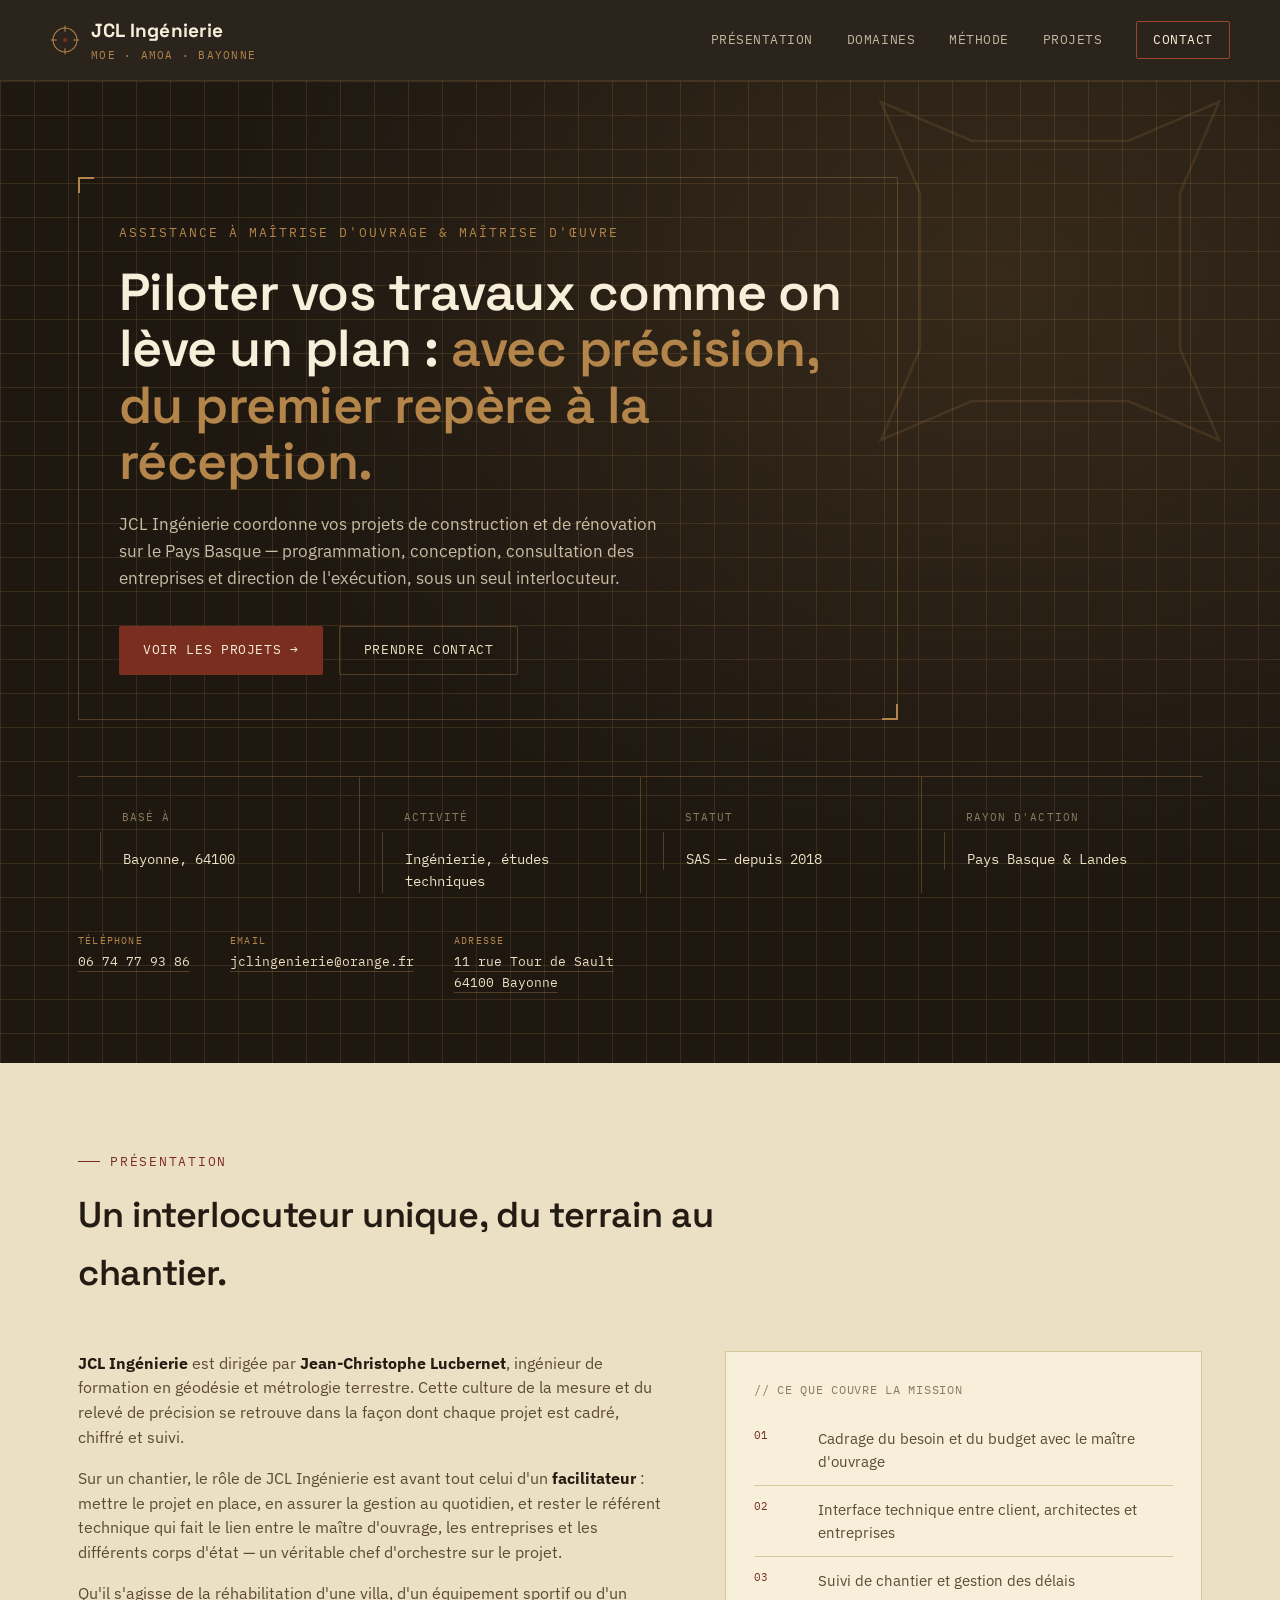
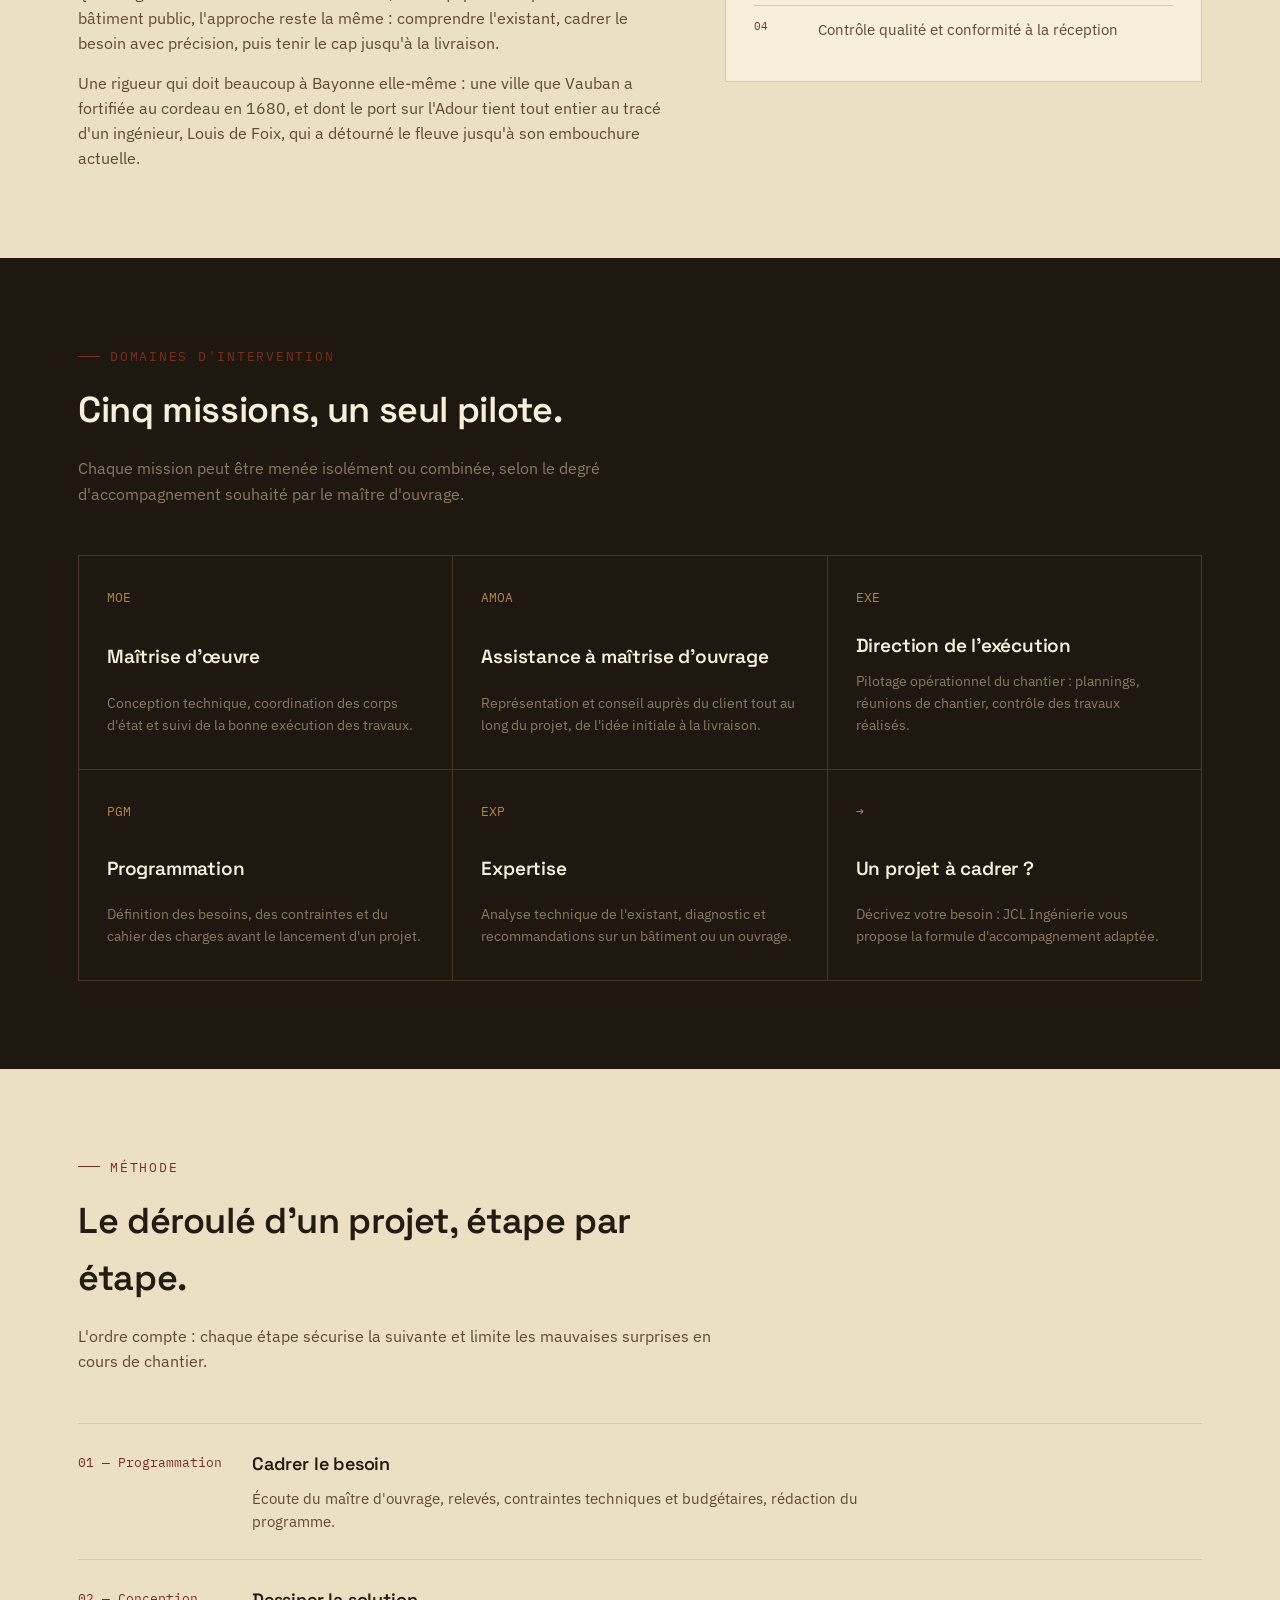
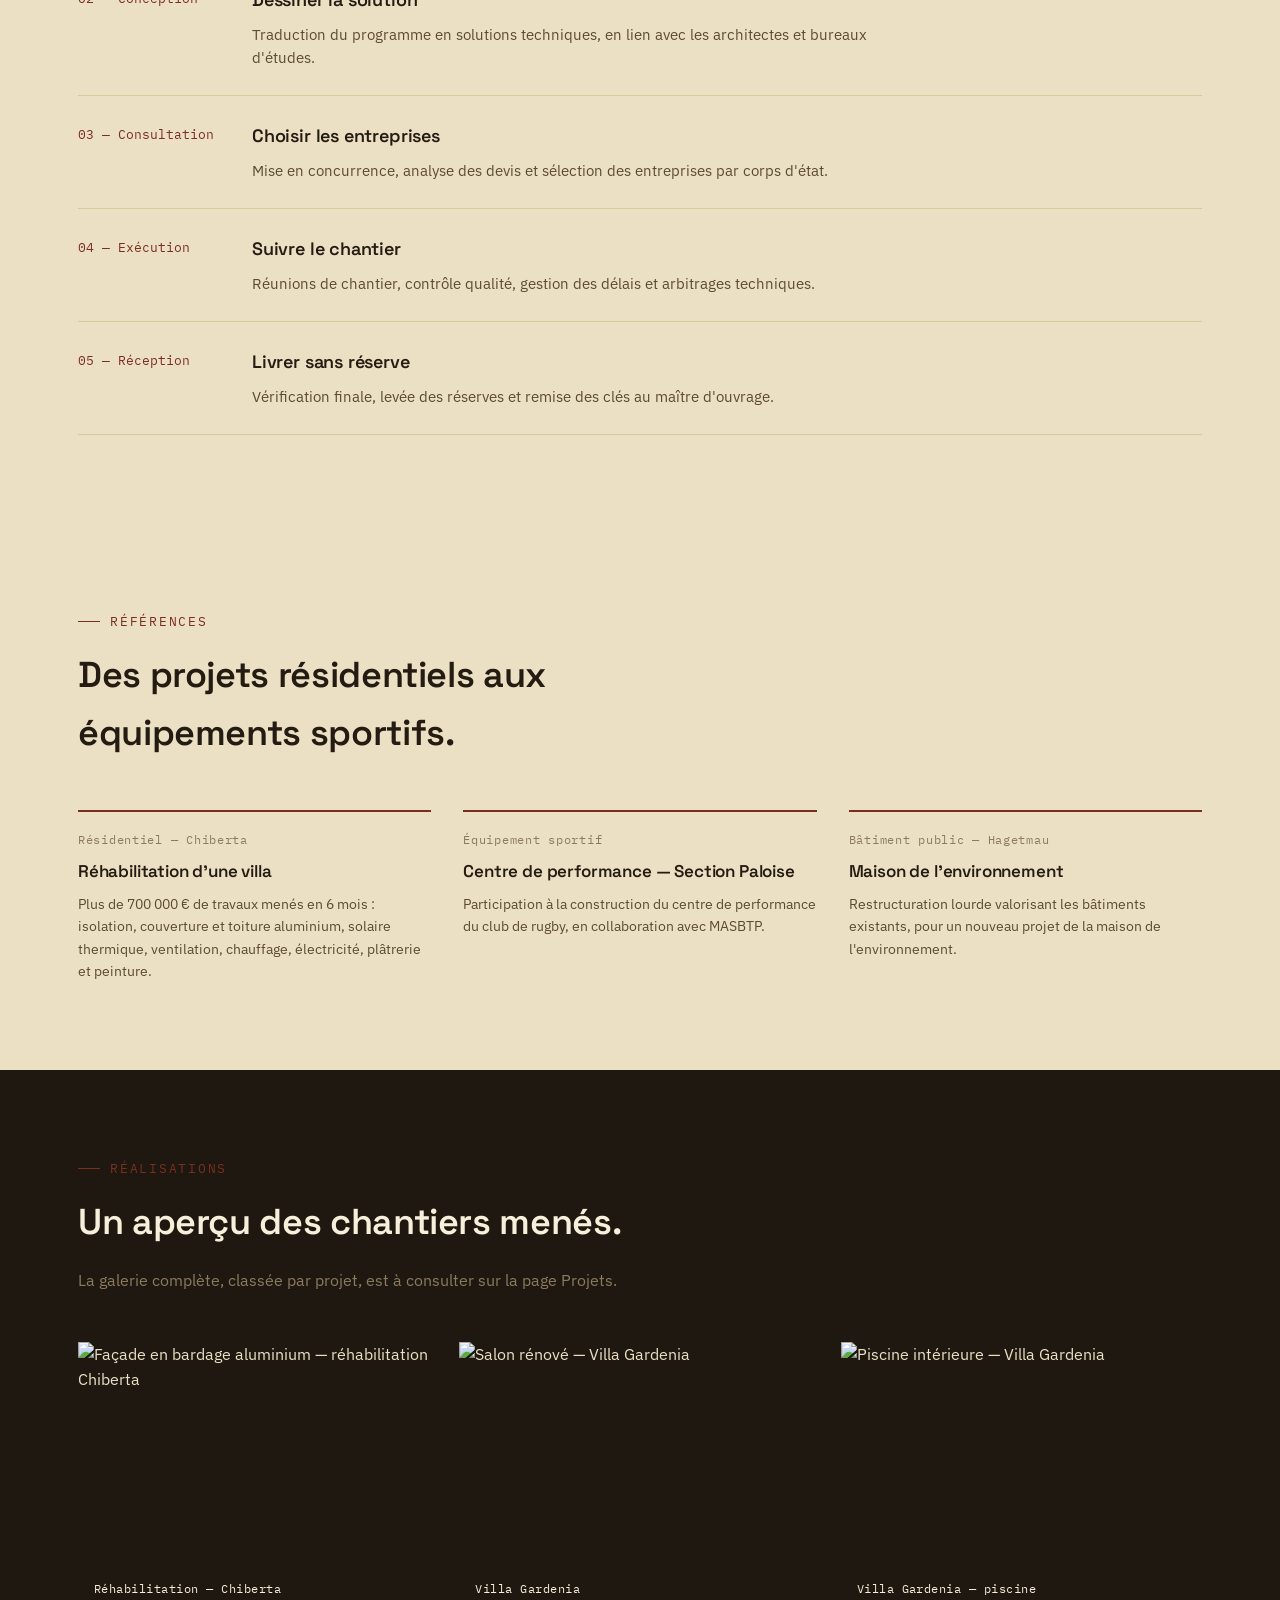
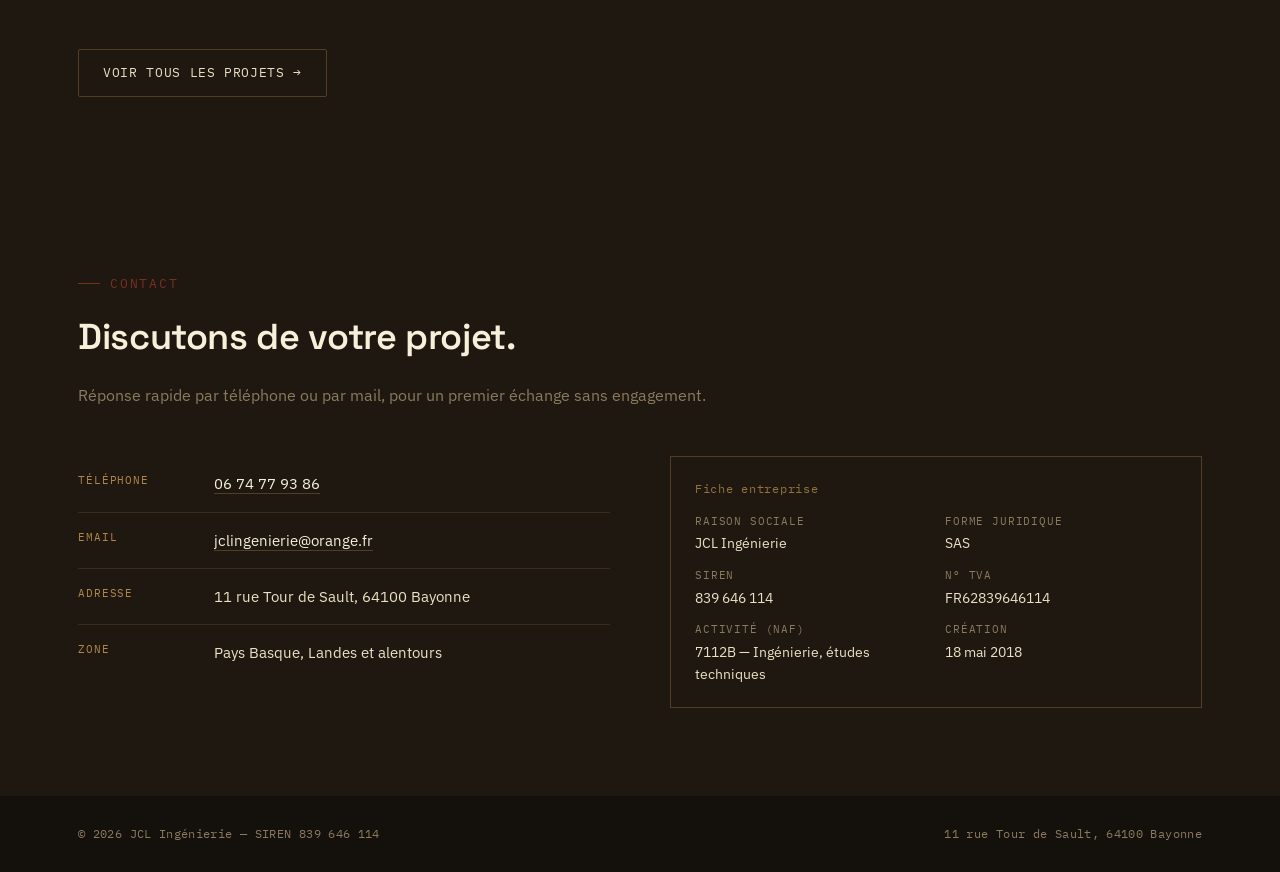
==== index.html @ 83be2622 "Add files via upload" ====
<!doctype html>
<html lang="fr">
<head>
<meta charset="UTF-8">
<meta name="viewport" content="width=device-width, initial-scale=1.0">
<title>JCL Ingénierie — Maîtrise d'œuvre &amp; AMOA à Bayonne</title>
<meta name="description" content="JCL Ingénierie accompagne particuliers et maîtres d'ouvrage sur le Pays Basque : maîtrise d'œuvre, AMOA, direction d'exécution, programmation et expertise technique.">
<link rel="icon" href="data:image/svg+xml,%3Csvg xmlns='http://www.w3.org/2000/svg' viewBox='0 0 40 40'%3E%3Crect width='40' height='40' fill='%231E1811'/%3E%3Ccircle cx='20' cy='20' r='15' fill='none' stroke='%23B4854A' stroke-width='2'/%3E%3Ccircle cx='20' cy='20' r='3' fill='%237A2E20'/%3E%3Cline x1='20' y1='2' x2='20' y2='9' stroke='%23B4854A' stroke-width='2'/%3E%3Cline x1='20' y1='31' x2='20' y2='38' stroke='%23B4854A' stroke-width='2'/%3E%3Cline x1='2' y1='20' x2='9' y2='20' stroke='%23B4854A' stroke-width='2'/%3E%3Cline x1='31' y1='20' x2='38' y2='20' stroke='%23B4854A' stroke-width='2'/%3E%3C/svg%3E">
<link rel="preconnect" href="https://fonts.googleapis.com">
<link rel="preconnect" href="https://fonts.gstatic.com" crossorigin>
<link href="https://fonts.googleapis.com/css2?family=Space+Grotesk:wght@500;600;700&family=IBM+Plex+Sans:wght@400;500;600&family=IBM+Plex+Mono:wght@400;500&display=swap" rel="stylesheet">
<style>
/* ============================================================
   JCL INGÉNIERIE — feuille de style
   Direction : carnet de relevés / plan technique (clin d'œil au
   métier de géomètre du dirigeant). Bleu de calque, papier
   technique, annotations en cotation, accent cuivre.
   ============================================================ */

:root{
  /* couleurs */
  --ink: #1E1811;         /* bleu de calque profond */
  --ink-2: #2C2216;       /* panneau bleu, un ton au-dessus */
  --ink-3: #4A3A24;       /* survol / bordures sur fond sombre */
  --paper: #ECE0C4;       /* papier technique */
  --paper-2: #D9C89C;     /* papier, filet de section */
  --line: #B4854A;        /* trait de calque, cyan doux */
  --line-dim: rgba(180,133,74,0.35);
  --copper: #7A2E20;      /* accent cuivre — CTA, quincaillerie */
  --copper-light:#9A4530;
  --text: #241C12;        /* texte sur papier */
  --text-soft: #5C4A34;
  --muted: #8C7A5E;       /* texte discret sur bleu */
  --white: #F7EFDA;

  --display: "Space Grotesk", "Arial Narrow", sans-serif;
  --body: "IBM Plex Sans", "Helvetica Neue", Arial, sans-serif;
  --mono: "IBM Plex Mono", "Courier New", monospace;

  --max: 1180px;
  --radius: 2px;
}

*{ box-sizing:border-box; }
html{ scroll-behavior:smooth; }
body{
  margin:0;
  background:var(--paper);
  color:var(--text);
  font-family:var(--body);
  font-size:16px;
  line-height:1.6;
  -webkit-font-smoothing:antialiased;
}
img{ max-width:100%; display:block; }
a{ color:inherit; text-decoration:none; }
h1,h2,h3,h4{ font-family:var(--display); margin:0; font-weight:600; letter-spacing:-0.01em; }
p{ margin:0; }
ul{ margin:0; padding:0; list-style:none; }
button{ font-family:inherit; cursor:pointer; }

.wrap{ max-width:var(--max); margin:0 auto; padding:0 28px; }

@media (prefers-reduced-motion: reduce){
  *{ animation-duration:0.001ms !important; transition-duration:0.001ms !important; }
}

/* ---------- éléments techniques réutilisables ---------- */

.eyebrow{
  font-family:var(--mono);
  font-size:12.5px;
  letter-spacing:0.14em;
  text-transform:uppercase;
  color:var(--copper);
  display:flex;
  align-items:center;
  gap:10px;
}
.eyebrow::before{
  content:"";
  width:22px; height:1px;
  background:var(--copper);
  display:inline-block;
}

.blueprint-grid{
  background-image:
    linear-gradient(var(--line-dim) 1px, transparent 1px),
    linear-gradient(90deg, var(--line-dim) 1px, transparent 1px);
  background-size:34px 34px;
}

.fort-mark{
  position:absolute; pointer-events:none; opacity:0.16; z-index:1;
}
.hero .fort-mark{ right:-30px; top:-70px; width:520px; height:520px; }
.projects-hero .fort-mark{ right:-50px; bottom:-90px; width:360px; height:360px; }

.hero-contacts{
  position:absolute; right:230px; top:190px; z-index:2;
  transform:translate(50%, -50%);
  display:flex; flex-direction:column; gap:16px;
  text-align:left;
  padding:22px 26px;
  border:1px solid var(--line-dim);
  max-width:230px;
}
.hero-contacts::before, .hero-contacts::after{
  content:""; position:absolute; width:12px; height:12px;
}
.hero-contacts::before{ top:-1px; left:-1px; border-top:2px solid var(--line); border-left:2px solid var(--line); }
.hero-contacts::after{ bottom:-1px; right:-1px; border-bottom:2px solid var(--line); border-right:2px solid var(--line); }
.hc-item{ display:flex; flex-direction:column; gap:3px; }
.hc-k{
  font-family:var(--mono); font-size:10px; letter-spacing:0.12em;
  text-transform:uppercase; color:var(--line);
}
.hc-v{ font-family:var(--mono); font-size:13px; color:var(--paper); }
.hc-v a{ color:var(--paper); border-bottom:1px solid var(--line-dim); padding-bottom:1px; }
.hc-v a:hover{ color:var(--line); border-color:var(--line); }

.tick-divider{
  position:relative;
  height:1px;
  background:var(--paper-2);
  margin:0;
}
.tick-divider::before,
.tick-divider::after{
  content:"";
  position:absolute; top:-4px;
  width:1px; height:9px;
  background:var(--text-soft);
  opacity:0.35;
}
.tick-divider::before{ left:0; }
.tick-divider::after{ right:0; }

.coord-stamp{
  font-family:var(--mono);
  font-size:12px;
  letter-spacing:0.06em;
  color:var(--muted);
}

/* ---------- header / nav ---------- */

.site-header{
  position:sticky; top:0; z-index:40;
  background:rgba(30,24,17,0.94);
  backdrop-filter:blur(6px);
  border-bottom:1px solid rgba(180,133,74,0.18);
}
.nav{
  display:flex; align-items:center; justify-content:space-between;
  padding:16px 0;
}
.brand{
  display:flex; align-items:center; gap:11px;
  color:var(--white);
}
.brand-logo{ display:flex; flex-shrink:0; }
.brand-text{ display:flex; flex-direction:column; gap:1px; }
.brand-mark{
  font-family:var(--display);
  font-size:19px; font-weight:700;
  letter-spacing:0.01em;
}
.brand-sub{
  font-family:var(--mono);
  font-size:10.5px; letter-spacing:0.12em;
  color:var(--line); text-transform:uppercase;
}
.nav-links{
  display:flex; align-items:center; gap:34px;
  font-family:var(--mono); font-size:13px;
  letter-spacing:0.04em; text-transform:uppercase;
}
.nav-links a{ color:var(--paper); opacity:0.78; transition:opacity .15s; position:relative; }
.nav-links a:hover{ opacity:1; }
.nav-links a.is-active{ opacity:1; color:var(--line); }
.nav-cta{
  border:1px solid var(--copper-light);
  color:var(--white) !important;
  padding:8px 16px;
  opacity:1 !important;
  border-radius:var(--radius);
}
.nav-cta:hover{ background:var(--copper); border-color:var(--copper); }
.nav-toggle{
  display:none;
  background:none; border:none; color:var(--white);
  font-family:var(--mono); font-size:12px; letter-spacing:0.1em;
  border:1px solid rgba(255,255,255,0.25); padding:8px 12px;
}

/* ---------- hero ---------- */

.hero{
  position:relative;
  background:var(--ink);
  color:var(--paper);
  overflow:hidden;
  padding:96px 0 70px;
}
.hero .blueprint-grid{ position:absolute; inset:0; opacity:0.55; }
.hero::after{
  content:"";
  position:absolute; inset:0;
  background:radial-gradient(ellipse at 78% 20%, rgba(180,133,74,0.16), transparent 55%);
  pointer-events:none;
}
.hero-inner{ position:relative; z-index:2; }
.hero-frame{
  border:1px solid var(--line-dim);
  padding:44px 40px;
  max-width:820px;
  position:relative;
}
.hero-frame::before, .hero-frame::after,
.frame-tick-tl, .frame-tick-br{
  content:""; position:absolute; width:14px; height:14px;
}
.hero-frame::before{ top:-1px; left:-1px; border-top:2px solid var(--line); border-left:2px solid var(--line); }
.hero-frame::after{ bottom:-1px; right:-1px; border-bottom:2px solid var(--line); border-right:2px solid var(--line); }

.hero-kicker{
  font-family:var(--mono); font-size:12.5px; letter-spacing:0.16em;
  text-transform:uppercase; color:var(--line); margin-bottom:22px;
  display:block;
}
.hero h1{
  font-size:clamp(32px, 5vw, 52px);
  line-height:1.08;
  color:var(--white);
}
.hero h1 em{ font-style:normal; color:var(--line); }
.hero-lede{
  margin-top:22px;
  font-size:17px;
  color:var(--paper);
  opacity:0.82;
  max-width:560px;
}
.hero-actions{ margin-top:34px; display:flex; gap:16px; flex-wrap:wrap; }

.btn{
  font-family:var(--mono); font-size:13px; letter-spacing:0.05em; text-transform:uppercase;
  padding:13px 24px;
  border-radius:var(--radius);
  display:inline-flex; align-items:center; gap:10px;
  transition:transform .15s ease, background .15s ease, color .15s ease;
}
.btn-primary{ background:var(--copper); color:var(--white); }
.btn-primary:hover{ background:var(--copper-light); transform:translateY(-1px); }
.btn-ghost{ border:1px solid var(--line-dim); color:var(--paper); }
.btn-ghost:hover{ border-color:var(--line); color:var(--line); }

.hero-meta{
  position:relative; z-index:2;
  margin-top:56px;
  display:grid;
  grid-template-columns:repeat(4,1fr);
  border-top:1px solid var(--line-dim);
}
.hero-meta div{
  padding:16px 22px 0;
  border-left:1px solid var(--line-dim);
}
.hero-meta div:first-child{ border-left:none; }
.hero-meta .k{ font-family:var(--mono); font-size:10.5px; letter-spacing:0.1em; color:var(--muted); text-transform:uppercase; }
.hero-meta .v{ font-family:var(--mono); font-size:14px; color:var(--paper); margin-top:6px; }

/* ---------- sections génériques ---------- */

section{ padding:88px 0; }
.section-head{ max-width:640px; margin-bottom:48px; }
.section-head h2{ font-size:clamp(26px,3.4vw,36px); margin-top:16px; color:var(--text); }
.section-head p{ margin-top:16px; color:var(--text-soft); font-size:16px; }

.on-ink{ background:var(--ink); color:var(--paper); }
.on-ink .section-head h2{ color:var(--white); }
.on-ink .section-head p{ color:var(--muted); }

/* ---------- présentation ---------- */

.about-grid{
  display:grid;
  grid-template-columns:1.1fr 0.9fr;
  gap:64px;
  align-items:start;
}
.about-copy p{ color:var(--text-soft); margin-bottom:16px; font-size:15.5px; }
.about-copy p:last-child{ margin-bottom:0; }
.about-copy strong{ color:var(--text); }

.role-card{
  border:1px solid var(--paper-2);
  background:var(--white);
  padding:28px;
}
.role-card .coord-stamp{ margin-bottom:16px; display:block; }
.role-card ul li{
  display:flex; gap:12px;
  padding:12px 0;
  border-top:1px solid var(--paper-2);
  font-size:14.5px;
  color:var(--text-soft);
}
.role-card ul li:first-of-type{ border-top:none; }
.role-card ul li span.tag{
  font-family:var(--mono); font-size:11px; color:var(--copper);
  min-width:52px;
}

/* ---------- domaines d'intervention ---------- */

.domains-grid{
  display:grid;
  grid-template-columns:repeat(3, 1fr);
  gap:1px;
  background:var(--ink-3);
  border:1px solid var(--ink-3);
}
.domain-card{
  background:var(--ink);
  padding:32px 28px;
  min-height:210px;
  display:flex; flex-direction:column;
  justify-content:space-between;
  transition:background .2s ease;
}
.domain-card:hover{ background:var(--ink-2); }
.domain-card .num{ font-family:var(--mono); color:var(--line); font-size:13px; }
.domain-card h3{ color:var(--white); font-size:19px; margin-top:22px; }
.domain-card p{ color:var(--muted); font-size:14px; margin-top:10px; line-height:1.55; }

/* ---------- process (étapes réellement séquentielles) ---------- */

.process-list{ counter-reset:step; }
.process-item{
  display:grid;
  grid-template-columns:150px 1fr;
  gap:24px;
  padding:26px 0;
  border-top:1px solid var(--paper-2);
}
.process-item:last-child{ border-bottom:1px solid var(--paper-2); }
.process-num{
  font-family:var(--mono); font-size:13px; color:var(--copper);
  padding-top:3px;
  white-space:nowrap;
}
.process-body h3{ font-size:18px; color:var(--text); }
.process-body p{ margin-top:8px; color:var(--text-soft); font-size:14.5px; max-width:640px; }

/* ---------- références ---------- */

.refs-strip{
  display:grid;
  grid-template-columns:repeat(3,1fr);
  gap:32px;
}
.ref-card{
  border-top:2px solid var(--copper);
  padding-top:18px;
}
.ref-card .coord-stamp{ display:block; margin-bottom:8px; }
.ref-card h3{ font-size:17px; color:var(--text); }
.ref-card p{ margin-top:8px; color:var(--text-soft); font-size:14px; }

/* ---------- teaser projets (accueil) ---------- */

.teaser-grid{
  display:grid;
  grid-template-columns:repeat(3, 1fr);
  gap:20px;
}
.teaser-card{
  position:relative;
  aspect-ratio:4/3;
  overflow:hidden;
  background:var(--ink);
}
.teaser-card img{
  width:100%; height:100%; object-fit:cover;
  transition:transform .5s ease;
}
.teaser-card:hover img{ transform:scale(1.06); }
.teaser-card .cap{
  position:absolute; left:0; right:0; bottom:0;
  padding:14px 16px;
  background:linear-gradient(0deg, rgba(30,24,17,0.9), transparent);
  color:var(--white);
  font-family:var(--mono); font-size:12px; letter-spacing:0.04em;
}

/* ---------- contact ---------- */

.contact-grid{
  display:grid;
  grid-template-columns:1fr 1fr;
  gap:60px;
}
.contact-list li{
  display:grid; grid-template-columns:120px 1fr;
  gap:16px;
  padding:16px 0;
  border-top:1px solid rgba(180,133,74,0.18);
  font-size:14.5px;
}
.contact-list li:first-child{ border-top:none; }
.contact-list .k{ font-family:var(--mono); font-size:11px; letter-spacing:0.08em; text-transform:uppercase; color:var(--line); }
.contact-list .v a{ color:var(--white); border-bottom:1px solid var(--line-dim); }
.contact-list .v a:hover{ border-color:var(--line); }
.contact-list .v{ color:var(--paper); }

.legal-box{
  border:1px solid var(--line-dim);
  padding:22px 24px;
}
.legal-box .coord-stamp{ display:block; margin-bottom:14px; color:var(--line); opacity:0.8; }
.legal-box dl{ display:grid; grid-template-columns:1fr 1fr; gap:12px 18px; margin:0; }
.legal-box dt{ font-family:var(--mono); font-size:10.5px; letter-spacing:0.08em; text-transform:uppercase; color:var(--muted); }
.legal-box dd{ margin:4px 0 0; font-size:13.5px; color:var(--paper); }

/* ---------- footer ---------- */

footer.site-footer{
  background:#14100B;
  color:var(--muted);
  padding:28px 0;
  font-family:var(--mono); font-size:12px; letter-spacing:0.03em;
}
.footer-row{
  display:flex; justify-content:space-between; align-items:center; flex-wrap:wrap; gap:10px;
}

/* ---------- page projets : dossiers + galerie ---------- */

.projects-hero{
  background:var(--ink); color:var(--paper);
  padding:70px 0 44px;
  position:relative; overflow:hidden;
}
.projects-hero .blueprint-grid{ position:absolute; inset:0; opacity:0.5; }
.projects-hero-inner{ position:relative; z-index:2; }
.projects-hero h1{ font-size:clamp(30px,4.4vw,44px); color:var(--white); margin-top:14px; }
.projects-hero p{ margin-top:16px; max-width:560px; color:var(--muted); font-size:15.5px; }

.folder-bar{
  position:sticky; top:73px; z-index:30;
  background:var(--paper);
  border-bottom:1px solid var(--paper-2);
  padding:16px 0;
}
.folder-tabs{
  display:flex; gap:10px; flex-wrap:wrap;
}
.folder-tab{
  font-family:var(--mono); font-size:12.5px; letter-spacing:0.04em;
  padding:9px 16px;
  border:1px solid var(--paper-2);
  color:var(--text-soft);
  background:var(--white);
  border-radius:var(--radius);
  transition:all .15s ease;
}
.folder-tab .count{ opacity:0.55; margin-left:4px; }
.folder-tab:hover{ border-color:var(--copper-light); color:var(--text); }
.folder-tab.is-active{
  background:var(--ink); border-color:var(--ink); color:var(--white);
}

.gallery-section{ padding:48px 0 96px; }
.project-block{ margin-bottom:64px; }
.project-block:last-child{ margin-bottom:0; }
.project-block-head{
  display:flex; justify-content:space-between; align-items:flex-end;
  gap:24px; flex-wrap:wrap;
  padding-bottom:18px;
  border-bottom:1px solid var(--paper-2);
  margin-bottom:22px;
}
.project-block-head h2{ font-size:22px; color:var(--text); }
.project-block-head .meta{ font-family:var(--mono); font-size:12px; color:var(--copper); }
.project-block-desc{ color:var(--text-soft); font-size:14.5px; max-width:680px; margin-top:8px; }

.media-grid{
  display:grid;
  grid-template-columns:repeat(3, 1fr);
  gap:14px;
}
.media-item{
  position:relative;
  aspect-ratio:4/3;
  overflow:hidden;
  background:var(--ink-2);
  border:1px solid var(--paper-2);
}
.media-item button{
  all:unset; display:block; width:100%; height:100%; cursor:zoom-in;
}
.media-item img{
  width:100%; height:100%; object-fit:cover;
  transition:transform .45s ease, filter .3s ease;
}
.media-item:hover img{ transform:scale(1.05); }
.media-item .tag{
  position:absolute; top:10px; left:10px;
  font-family:var(--mono); font-size:10.5px; letter-spacing:0.06em;
  background:rgba(30,24,17,0.82); color:var(--line);
  padding:4px 9px;
}

.media-placeholder{
  aspect-ratio:4/3;
  border:1px dashed var(--line-dim);
  background:
    repeating-linear-gradient(45deg, transparent, transparent 9px, rgba(180,133,74,0.10) 9px, rgba(180,133,74,0.10) 10px),
    var(--ink);
  display:flex; align-items:center; justify-content:center;
  text-align:center; padding:20px;
}
.media-placeholder span{
  font-family:var(--mono); font-size:12px; color:var(--muted); letter-spacing:0.04em;
}

/* lightbox */
.lightbox{
  position:fixed; inset:0; z-index:100;
  background:rgba(17,13,9,0.94);
  display:none; align-items:center; justify-content:center;
  padding:40px;
}
.lightbox.is-open{ display:flex; }
.lightbox-inner{ max-width:min(1100px, 92vw); max-height:88vh; position:relative; }
.lightbox img{ max-height:88vh; max-width:100%; object-fit:contain; border:1px solid var(--line-dim); }
.lightbox-cap{
  font-family:var(--mono); font-size:12px; color:var(--line);
  margin-top:14px; letter-spacing:0.04em;
}
.lightbox-close, .lightbox-prev, .lightbox-next{
  position:absolute;
  background:rgba(30,24,17,0.8);
  border:1px solid var(--line-dim);
  color:var(--white);
  width:40px; height:40px;
  display:flex; align-items:center; justify-content:center;
  font-family:var(--mono); font-size:16px;
}
.lightbox-close{ top:-52px; right:0; }
.lightbox-prev{ top:50%; left:-56px; transform:translateY(-50%); }
.lightbox-next{ top:50%; right:-56px; transform:translateY(-50%); }
.lightbox-close:hover, .lightbox-prev:hover, .lightbox-next:hover{ border-color:var(--line); color:var(--line); }

/* ---------- responsive ---------- */

@media (max-width: 1320px){
  .hero-contacts{
    position:static; margin-top:40px; text-align:left;
    flex-direction:row; flex-wrap:wrap; gap:24px 40px;
    padding:0 28px; border:none; background:none; max-width:1180px;
    transform:none; margin-left:auto; margin-right:auto;
    box-sizing:border-box;
  }
  .hero-contacts::before, .hero-contacts::after{ display:none; }
  .hc-item{ text-align:left; }
}
@media (max-width: 900px){
  .about-grid, .contact-grid{ grid-template-columns:1fr; gap:40px; }
  .domains-grid{ grid-template-columns:1fr 1fr; }
  .refs-strip{ grid-template-columns:1fr; gap:26px; }
  .teaser-grid{ grid-template-columns:1fr 1fr; }
  .media-grid{ grid-template-columns:1fr 1fr; }
  .hero-meta{ grid-template-columns:1fr 1fr; row-gap:18px; }
  .lightbox-prev{ left:10px; }
  .lightbox-next{ right:10px; }
  .lightbox-close{ top:10px; right:10px; }
}
@media (max-width: 680px){
  .nav-links{
    position:fixed; inset:0 0 auto 0; top:64px;
    background:var(--ink); flex-direction:column; align-items:flex-start;
    padding:20px 24px 28px; gap:20px;
    transform:translateY(-8px); opacity:0; pointer-events:none;
    transition:all .18s ease;
    border-bottom:1px solid var(--line-dim);
  }
  .nav-links.is-open{ transform:translateY(0); opacity:1; pointer-events:auto; }
  .nav-toggle{ display:block; }
  .domains-grid{ grid-template-columns:1fr; }
  .teaser-grid{ grid-template-columns:1fr; }
  .media-grid{ grid-template-columns:1fr 1fr; }
  .hero-meta{ grid-template-columns:1fr 1fr; }
  .process-item{ grid-template-columns:1fr; gap:6px; }
  .legal-box dl{ grid-template-columns:1fr; }
  .hero-contacts{
    position:static; margin-top:36px; text-align:left; gap:12px;
  }
}

</style>
</head>
<body>

<header class="site-header">
  <div class="wrap nav">
    <a href="index.html" class="brand">
      <span class="brand-logo" aria-hidden="true">
        <svg viewBox="0 0 40 40" width="30" height="30">
          <circle cx="20" cy="20" r="16" fill="none" style="stroke:var(--line)" stroke-width="1.4"/>
          <circle cx="20" cy="20" r="2.6" style="fill:var(--copper)"/>
          <line x1="20" y1="1" x2="20" y2="9" style="stroke:var(--line)" stroke-width="1.4"/>
          <line x1="20" y1="31" x2="20" y2="39" style="stroke:var(--line)" stroke-width="1.4"/>
          <line x1="1" y1="20" x2="9" y2="20" style="stroke:var(--line)" stroke-width="1.4"/>
          <line x1="31" y1="20" x2="39" y2="20" style="stroke:var(--line)" stroke-width="1.4"/>
        </svg>
      </span>
      <span class="brand-text">
        <span class="brand-mark">JCL Ingénierie</span>
        <span class="brand-sub">MOE · AMOA · Bayonne</span>
      </span>
    </a>
    <nav class="nav-links" id="navLinks">
      <a href="index.html#presentation">Présentation</a>
      <a href="index.html#domaines">Domaines</a>
      <a href="index.html#methode">Méthode</a>
      <a href="projets.html">Projets</a>
      <a href="index.html#contact" class="nav-cta">Contact</a>
    </nav>
    <button class="nav-toggle" aria-expanded="false" aria-controls="navLinks">Menu</button>
  </div>
</header>

<!-- HERO -->
<section class="hero">
  <div class="blueprint-grid"></div>
  <svg class="fort-mark" viewBox="0 0 400 400" aria-hidden="true">
    <polygon points="100,140 70,70 140,100 260,100 330,70 300,140 300,260 330,330 260,300 140,300 70,330 100,260" fill="none" style="stroke:var(--line)" stroke-width="2"/>
  </svg>
  <div class="wrap hero-inner">
    <div class="hero-frame">
      <span class="hero-kicker">Assistance à maîtrise d'ouvrage &amp; maîtrise d'œuvre</span>
      <h1>Piloter vos travaux comme on lève un plan&nbsp;: <em>avec précision, du premier repère à la réception.</em></h1>
      <p class="hero-lede">JCL Ingénierie coordonne vos projets de construction et de rénovation sur le Pays Basque — programmation, conception, consultation des entreprises et direction de l'exécution, sous un seul interlocuteur.</p>
      <div class="hero-actions">
        <a href="projets.html" class="btn btn-primary">Voir les projets →</a>
        <a href="#contact" class="btn btn-ghost">Prendre contact</a>
      </div>
    </div>
    <div class="hero-meta">
      <div><div class="k">Basé à</div><div class="v">Bayonne, 64100</div></div>
      <div><div class="k">Activité</div><div class="v">Ingénierie, études techniques</div></div>
      <div><div class="k">Statut</div><div class="v">SAS — depuis 2018</div></div>
      <div><div class="k">Rayon d'action</div><div class="v">Pays Basque &amp; Landes</div></div>
    </div>
  </div>
  <div class="hero-contacts">
    <div class="hc-item">
      <span class="hc-k">Téléphone</span>
      <span class="hc-v"><a href="tel:+33674779386">06 74 77 93 86</a></span>
    </div>
    <div class="hc-item">
      <span class="hc-k">Email</span>
      <span class="hc-v"><a href="mailto:jclingenierie@orange.fr">jclingenierie@orange.fr</a></span>
    </div>
    <div class="hc-item">
      <span class="hc-k">Adresse</span>
      <span class="hc-v"><a href="https://www.google.com/maps/search/?api=1&query=11+rue+Tour+de+Sault+64100+Bayonne" target="_blank" rel="noopener">11 rue Tour de Sault<br>64100 Bayonne</a></span>
    </div>
  </div>
</section>

<!-- PRESENTATION -->
<section id="presentation">
  <div class="wrap">
    <div class="section-head">
      <span class="eyebrow">Présentation</span>
      <h2>Un interlocuteur unique, du terrain au chantier.</h2>
    </div>
    <div class="about-grid">
      <div class="about-copy">
        <p><strong>JCL Ingénierie</strong> est dirigée par <strong>Jean-Christophe Lucbernet</strong>, ingénieur de formation en géodésie et métrologie terrestre. Cette culture de la mesure et du relevé de précision se retrouve dans la façon dont chaque projet est cadré, chiffré et suivi.</p>
        <p>Sur un chantier, le rôle de JCL Ingénierie est avant tout celui d'un <strong>facilitateur</strong>&nbsp;: mettre le projet en place, en assurer la gestion au quotidien, et rester le référent technique qui fait le lien entre le maître d'ouvrage, les entreprises et les différents corps d'état — un véritable chef d'orchestre sur le projet.</p>
        <p>Qu'il s'agisse de la réhabilitation d'une villa, d'un équipement sportif ou d'un bâtiment public, l'approche reste la même&nbsp;: comprendre l'existant, cadrer le besoin avec précision, puis tenir le cap jusqu'à la livraison.</p>
        <p>Une rigueur qui doit beaucoup à Bayonne elle-même&nbsp;: une ville que Vauban a fortifiée au cordeau en 1680, et dont le port sur l'Adour tient tout entier au tracé d'un ingénieur, Louis de Foix, qui a détourné le fleuve jusqu'à son embouchure actuelle.</p>
      </div>
      <div class="role-card">
        <span class="coord-stamp">// CE QUE COUVRE LA MISSION</span>
        <ul>
          <li><span class="tag">01</span> Cadrage du besoin et du budget avec le maître d'ouvrage</li>
          <li><span class="tag">02</span> Interface technique entre client, architectes et entreprises</li>
          <li><span class="tag">03</span> Suivi de chantier et gestion des délais</li>
          <li><span class="tag">04</span> Contrôle qualité et conformité à la réception</li>
        </ul>
      </div>
    </div>
  </div>
</section>

<!-- DOMAINES D'INTERVENTION -->
<section id="domaines" class="on-ink">
  <div class="wrap">
    <div class="section-head">
      <span class="eyebrow">Domaines d'intervention</span>
      <h2>Cinq missions, un seul pilote.</h2>
      <p>Chaque mission peut être menée isolément ou combinée, selon le degré d'accompagnement souhaité par le maître d'ouvrage.</p>
    </div>
  </div>
  <div class="wrap">
    <div class="domains-grid">
      <div class="domain-card">
        <span class="num">MOE</span>
        <h3>Maîtrise d'œuvre</h3>
        <p>Conception technique, coordination des corps d'état et suivi de la bonne exécution des travaux.</p>
      </div>
      <div class="domain-card">
        <span class="num">AMOA</span>
        <h3>Assistance à maîtrise d'ouvrage</h3>
        <p>Représentation et conseil auprès du client tout au long du projet, de l'idée initiale à la livraison.</p>
      </div>
      <div class="domain-card">
        <span class="num">EXE</span>
        <h3>Direction de l'exécution</h3>
        <p>Pilotage opérationnel du chantier&nbsp;: plannings, réunions de chantier, contrôle des travaux réalisés.</p>
      </div>
      <div class="domain-card">
        <span class="num">PGM</span>
        <h3>Programmation</h3>
        <p>Définition des besoins, des contraintes et du cahier des charges avant le lancement d'un projet.</p>
      </div>
      <div class="domain-card">
        <span class="num">EXP</span>
        <h3>Expertise</h3>
        <p>Analyse technique de l'existant, diagnostic et recommandations sur un bâtiment ou un ouvrage.</p>
      </div>
      <div class="domain-card">
        <span class="num">→</span>
        <h3>Un projet à cadrer&nbsp;?</h3>
        <p>Décrivez votre besoin&nbsp;: JCL Ingénierie vous propose la formule d'accompagnement adaptée.</p>
      </div>
    </div>
  </div>
</section>

<!-- METHODE -->
<section id="methode">
  <div class="wrap">
    <div class="section-head">
      <span class="eyebrow">Méthode</span>
      <h2>Le déroulé d'un projet, étape par étape.</h2>
      <p>L'ordre compte&nbsp;: chaque étape sécurise la suivante et limite les mauvaises surprises en cours de chantier.</p>
    </div>
    <div class="process-list">
      <div class="process-item">
        <div class="process-num">01 — Programmation</div>
        <div class="process-body">
          <h3>Cadrer le besoin</h3>
          <p>Écoute du maître d'ouvrage, relevés, contraintes techniques et budgétaires, rédaction du programme.</p>
        </div>
      </div>
      <div class="process-item">
        <div class="process-num">02 — Conception</div>
        <div class="process-body">
          <h3>Dessiner la solution</h3>
          <p>Traduction du programme en solutions techniques, en lien avec les architectes et bureaux d'études.</p>
        </div>
      </div>
      <div class="process-item">
        <div class="process-num">03 — Consultation</div>
        <div class="process-body">
          <h3>Choisir les entreprises</h3>
          <p>Mise en concurrence, analyse des devis et sélection des entreprises par corps d'état.</p>
        </div>
      </div>
      <div class="process-item">
        <div class="process-num">04 — Exécution</div>
        <div class="process-body">
          <h3>Suivre le chantier</h3>
          <p>Réunions de chantier, contrôle qualité, gestion des délais et arbitrages techniques.</p>
        </div>
      </div>
      <div class="process-item">
        <div class="process-num">05 — Réception</div>
        <div class="process-body">
          <h3>Livrer sans réserve</h3>
          <p>Vérification finale, levée des réserves et remise des clés au maître d'ouvrage.</p>
        </div>
      </div>
    </div>
  </div>
</section>

<!-- REFERENCES -->
<section id="references">
  <div class="wrap">
    <div class="section-head">
      <span class="eyebrow">Références</span>
      <h2>Des projets résidentiels aux équipements sportifs.</h2>
    </div>
    <div class="refs-strip">
      <div class="ref-card">
        <span class="coord-stamp">Résidentiel — Chiberta</span>
        <h3>Réhabilitation d'une villa</h3>
        <p>Plus de 700 000 € de travaux menés en 6 mois&nbsp;: isolation, couverture et toiture aluminium, solaire thermique, ventilation, chauffage, électricité, plâtrerie et peinture.</p>
      </div>
      <div class="ref-card">
        <span class="coord-stamp">Équipement sportif</span>
        <h3>Centre de performance — Section Paloise</h3>
        <p>Participation à la construction du centre de performance du club de rugby, en collaboration avec MASBTP.</p>
      </div>
      <div class="ref-card">
        <span class="coord-stamp">Bâtiment public — Hagetmau</span>
        <h3>Maison de l'environnement</h3>
        <p>Restructuration lourde valorisant les bâtiments existants, pour un nouveau projet de la maison de l'environnement.</p>
      </div>
    </div>
  </div>
</section>

<!-- TEASER PROJETS -->
<section id="projets-teaser" class="on-ink">
  <div class="wrap">
    <div class="section-head">
      <span class="eyebrow">Réalisations</span>
      <h2>Un aperçu des chantiers menés.</h2>
      <p>La galerie complète, classée par projet, est à consulter sur la page Projets.</p>
    </div>
    <div class="teaser-grid">
      <a class="teaser-card" href="projets.html">
        <img src="assets/img/villa_exterior.png" alt="Façade en bardage aluminium — réhabilitation Chiberta">
        <div class="cap">Réhabilitation — Chiberta</div>
      </a>
      <a class="teaser-card" href="projets.html">
        <img src="assets/img/salon_sombre.png" alt="Salon rénové — Villa Gardenia">
        <div class="cap">Villa Gardenia</div>
      </a>
      <a class="teaser-card" href="projets.html">
        <img src="assets/img/piscine_interieure.png" alt="Piscine intérieure — Villa Gardenia">
        <div class="cap">Villa Gardenia — piscine</div>
      </a>
    </div>
    <div style="margin-top:36px;">
      <a href="projets.html" class="btn btn-ghost">Voir tous les projets →</a>
    </div>
  </div>
</section>

<!-- CONTACT -->
<section id="contact" class="on-ink">
  <div class="wrap">
    <div class="section-head">
      <span class="eyebrow">Contact</span>
      <h2>Discutons de votre projet.</h2>
      <p>Réponse rapide par téléphone ou par mail, pour un premier échange sans engagement.</p>
    </div>
    <div class="contact-grid">
      <ul class="contact-list">
        <li><span class="k">Téléphone</span><span class="v"><a href="tel:+33674779386">06 74 77 93 86</a></span></li>
        <li><span class="k">Email</span><span class="v"><a href="mailto:jclingenierie@orange.fr">jclingenierie@orange.fr</a></span></li>
        <li><span class="k">Adresse</span><span class="v">11 rue Tour de Sault, 64100 Bayonne</span></li>
        <li><span class="k">Zone</span><span class="v">Pays Basque, Landes et alentours</span></li>
      </ul>
      <div class="legal-box">
        <span class="coord-stamp">Fiche entreprise</span>
        <dl>
          <div><dt>Raison sociale</dt><dd>JCL Ingénierie</dd></div>
          <div><dt>Forme juridique</dt><dd>SAS</dd></div>
          <div><dt>SIREN</dt><dd>839 646 114</dd></div>
          <div><dt>N° TVA</dt><dd>FR62839646114</dd></div>
          <div><dt>Activité (NAF)</dt><dd>7112B — Ingénierie, études techniques</dd></div>
          <div><dt>Création</dt><dd>18 mai 2018</dd></div>
        </dl>
      </div>
    </div>
  </div>
</section>

<footer class="site-footer">
  <div class="wrap footer-row">
    <span>© 2026 JCL Ingénierie — SIREN 839 646 114</span>
    <span>11 rue Tour de Sault, 64100 Bayonne</span>
  </div>
</footer>

<script>
// JCL Ingénierie — comportements partagés
document.addEventListener('DOMContentLoaded', () => {

  /* ---- nav mobile ---- */
  const toggle = document.querySelector('.nav-toggle');
  const links = document.querySelector('.nav-links');
  if (toggle && links){
    toggle.addEventListener('click', () => {
      const open = links.classList.toggle('is-open');
      toggle.setAttribute('aria-expanded', open ? 'true' : 'false');
      toggle.textContent = open ? 'Fermer' : 'Menu';
    });
    links.querySelectorAll('a').forEach(a => a.addEventListener('click', () => {
      links.classList.remove('is-open');
      toggle.textContent = 'Menu';
    }));
  }

  /* ---- dossiers de projets (filtre) ---- */
  const tabs = document.querySelectorAll('.folder-tab');
  const blocks = document.querySelectorAll('.project-block');
  if (tabs.length && blocks.length){
    tabs.forEach(tab => {
      tab.addEventListener('click', () => {
        tabs.forEach(t => t.classList.remove('is-active'));
        tab.classList.add('is-active');
        const cat = tab.dataset.filter;
        blocks.forEach(block => {
          const show = cat === 'all' || block.dataset.category === cat;
          block.style.display = show ? '' : 'none';
        });
      });
    });
  }

  /* ---- lightbox ---- */
  const lightbox = document.querySelector('.lightbox');
  if (!lightbox) return;

  const lbImg = lightbox.querySelector('img');
  const lbCap = lightbox.querySelector('.lightbox-cap');
  const closeBtn = lightbox.querySelector('.lightbox-close');
  const prevBtn = lightbox.querySelector('.lightbox-prev');
  const nextBtn = lightbox.querySelector('.lightbox-next');

  let items = [];
  let current = 0;

  function collectItems(scope){
    return Array.from(scope.querySelectorAll('.media-item button')).map(btn => ({
      src: btn.dataset.full || btn.querySelector('img').src,
      caption: btn.dataset.caption || ''
    }));
  }

  function openAt(scope, index){
    items = collectItems(scope);
    current = index;
    render();
    lightbox.classList.add('is-open');
    document.body.style.overflow = 'hidden';
  }

  function render(){
    const item = items[current];
    if (!item) return;
    lbImg.src = item.src;
    lbImg.alt = item.caption;
    lbCap.textContent = item.caption;
  }

  function close(){
    lightbox.classList.remove('is-open');
    document.body.style.overflow = '';
  }

  document.querySelectorAll('.media-grid').forEach(grid => {
    grid.querySelectorAll('.media-item button').forEach((btn, idx) => {
      btn.addEventListener('click', () => openAt(grid, idx));
    });
  });

  closeBtn.addEventListener('click', close);
  lightbox.addEventListener('click', (e) => { if (e.target === lightbox) close(); });
  prevBtn.addEventListener('click', () => { current = (current - 1 + items.length) % items.length; render(); });
  nextBtn.addEventListener('click', () => { current = (current + 1) % items.length; render(); });

  document.addEventListener('keydown', (e) => {
    if (!lightbox.classList.contains('is-open')) return;
    if (e.key === 'Escape') close();
    if (e.key === 'ArrowLeft') { current = (current - 1 + items.length) % items.length; render(); }
    if (e.key === 'ArrowRight') { current = (current + 1) % items.length; render(); }
  });
});

</script>
</body>
</html>
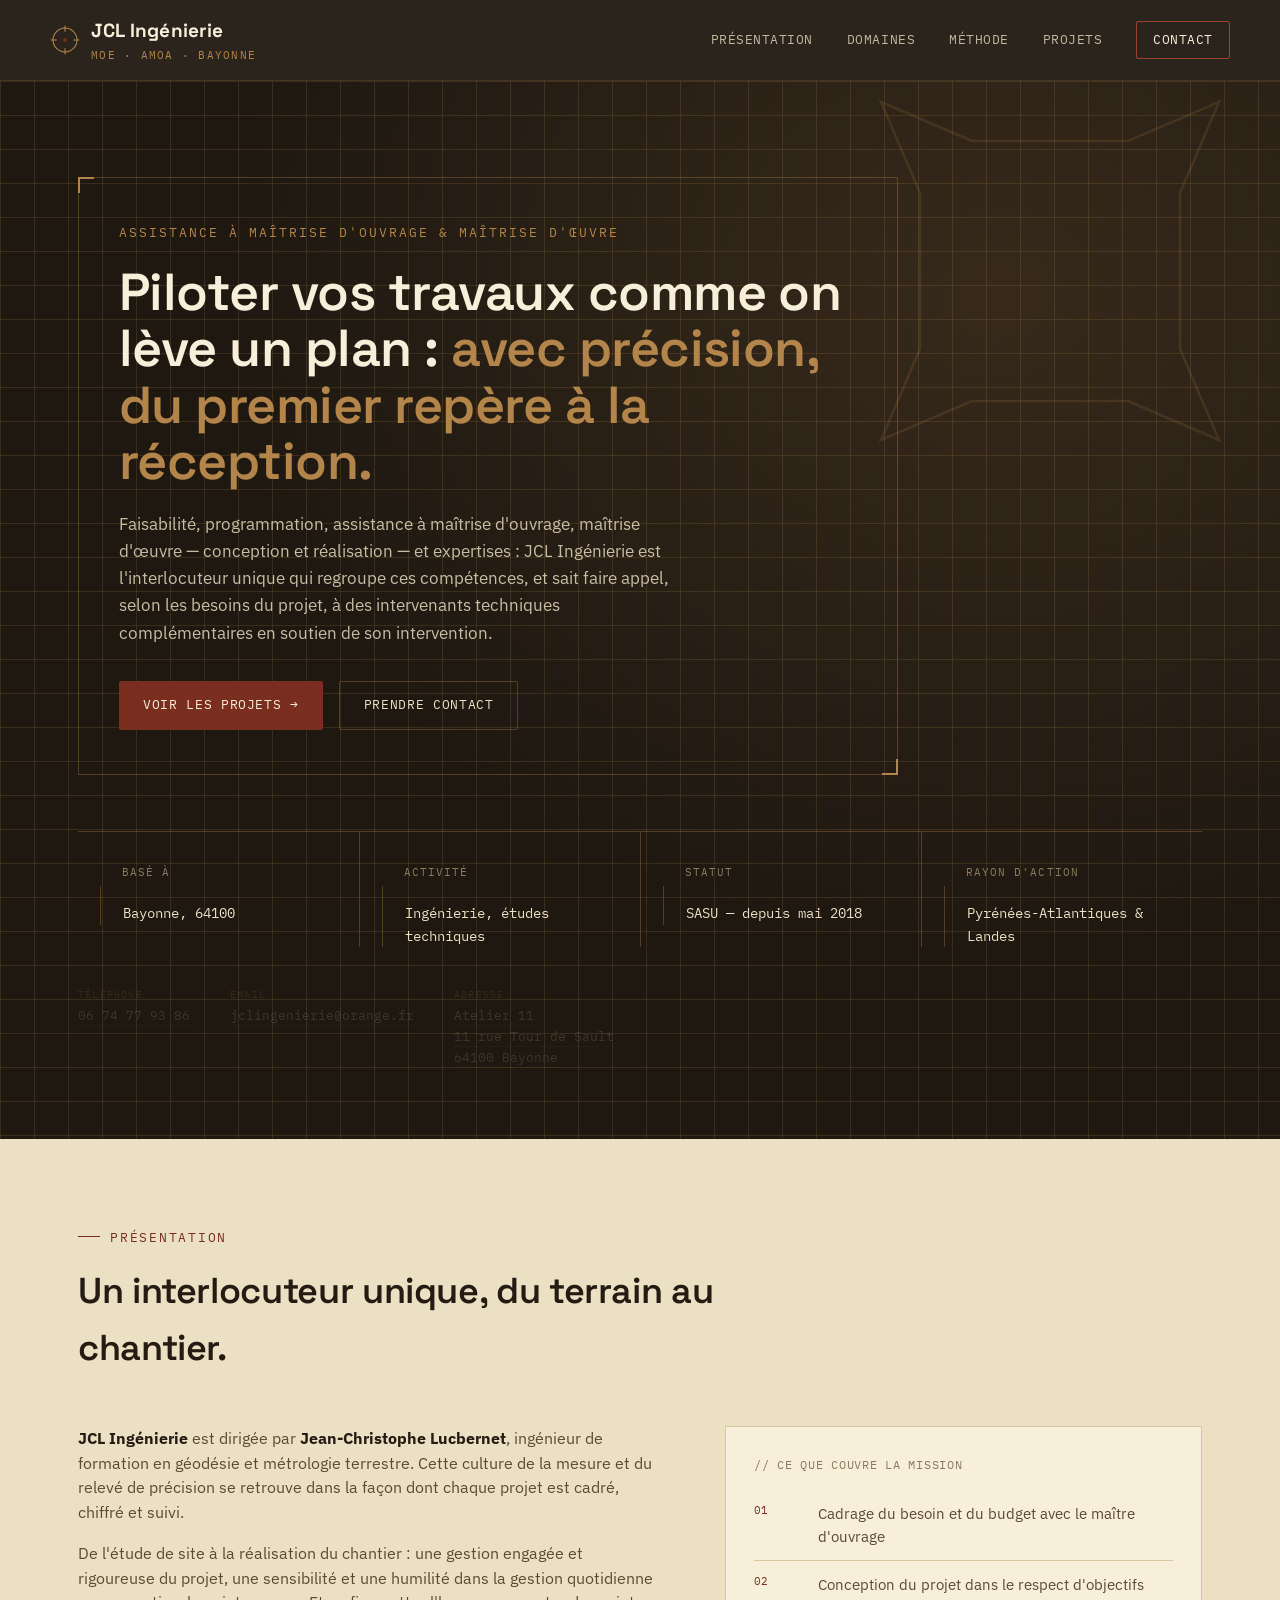
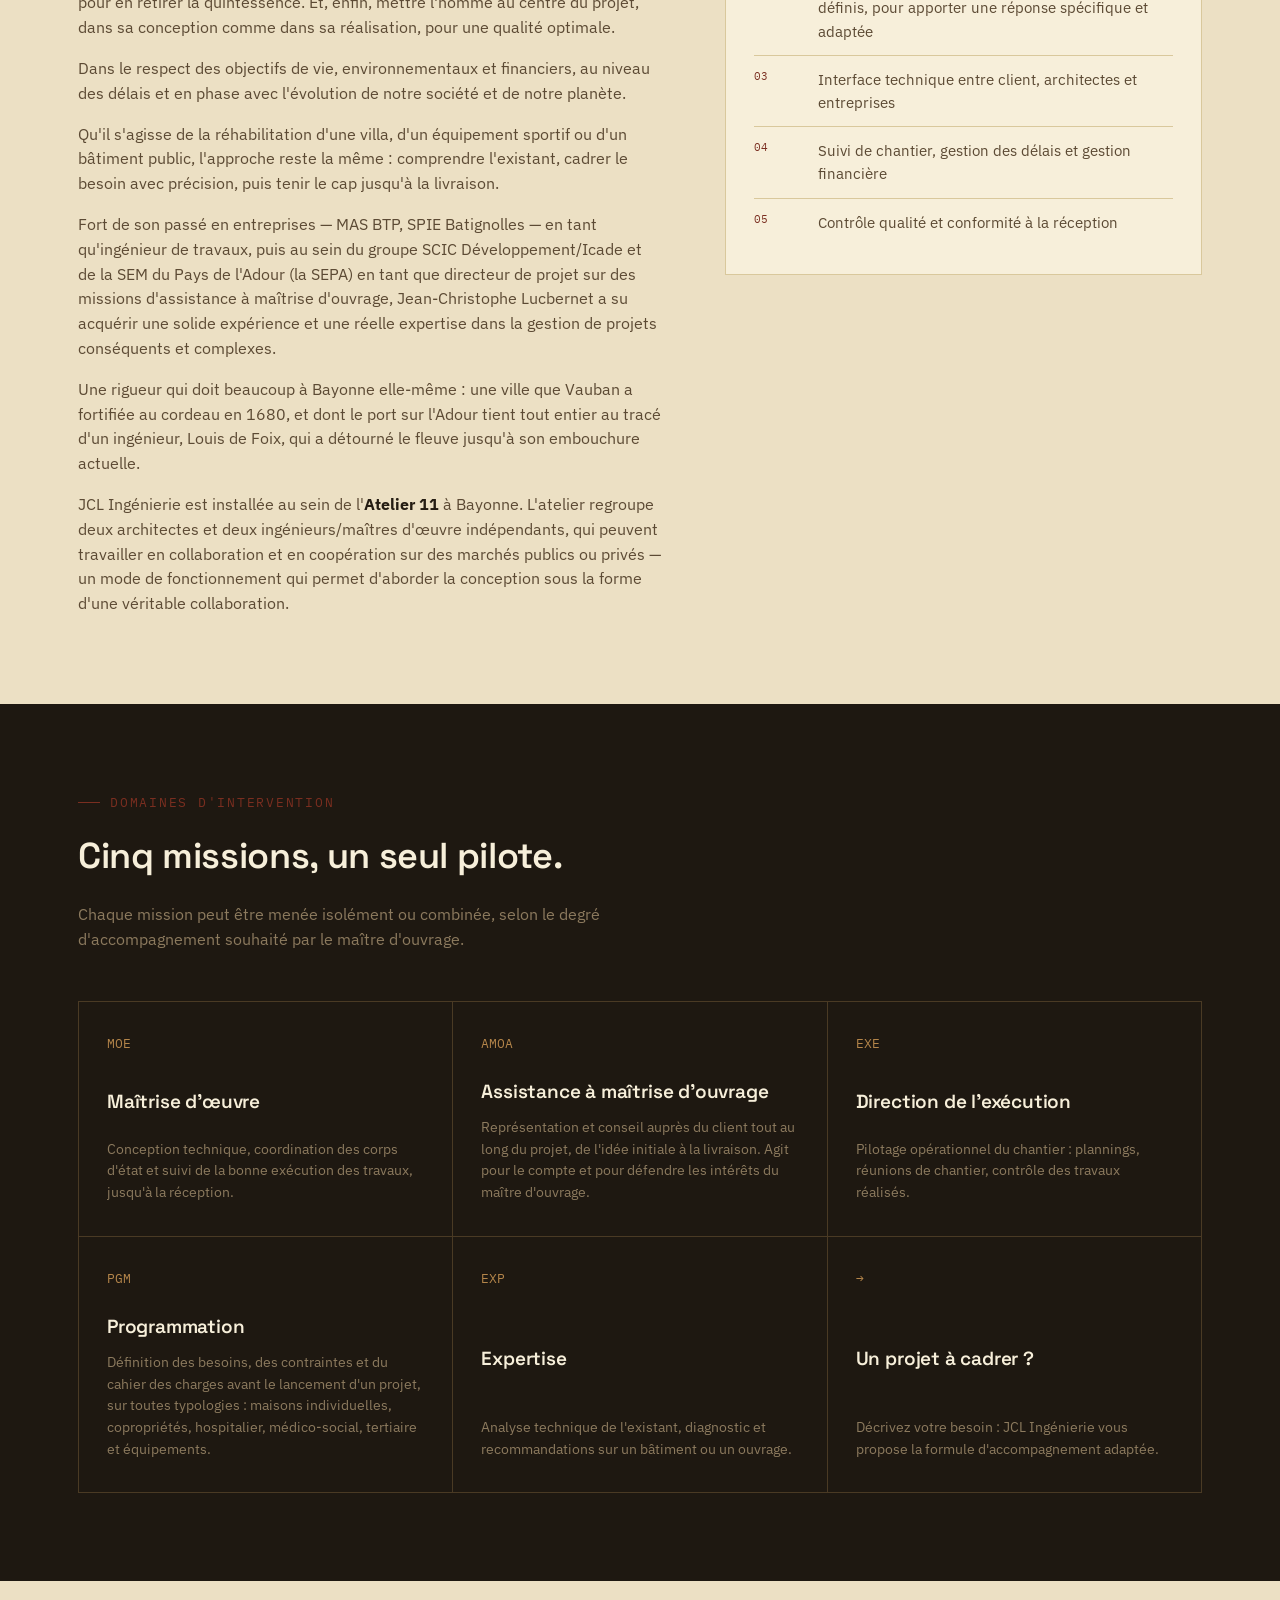
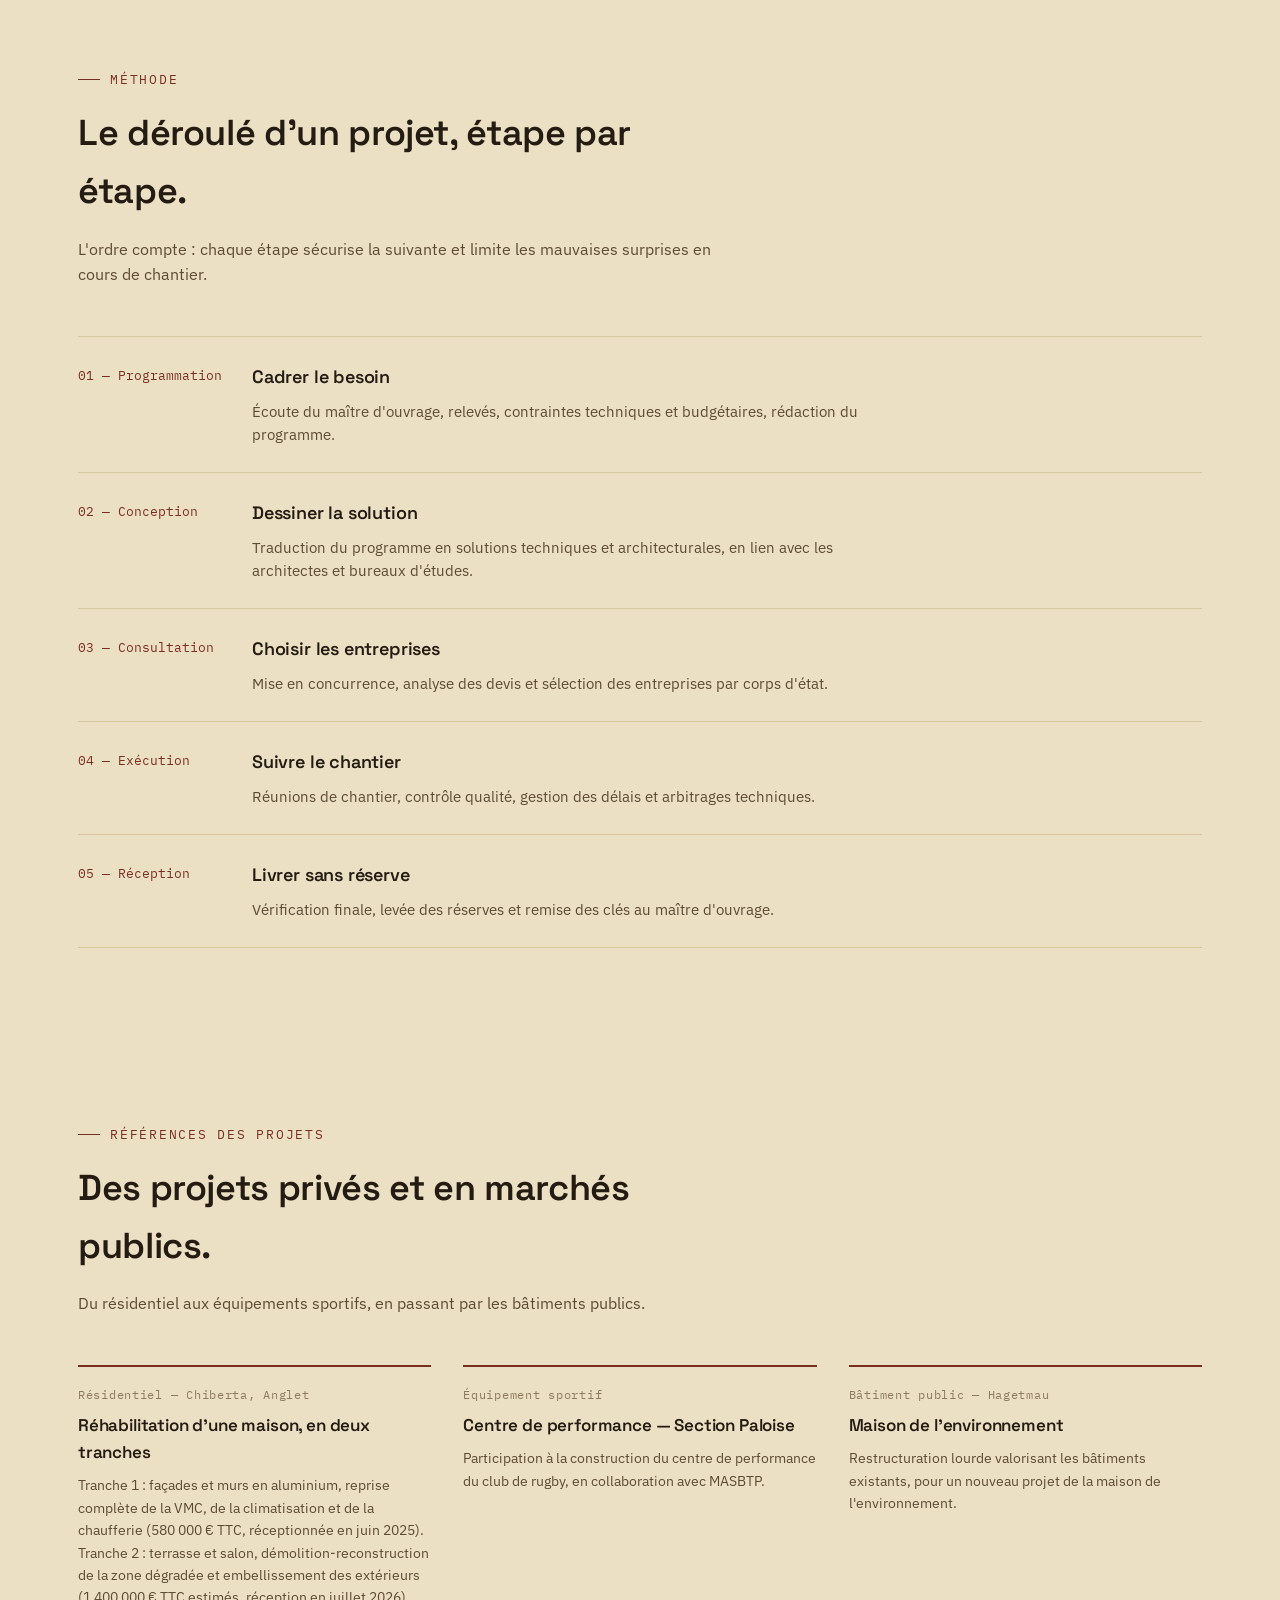
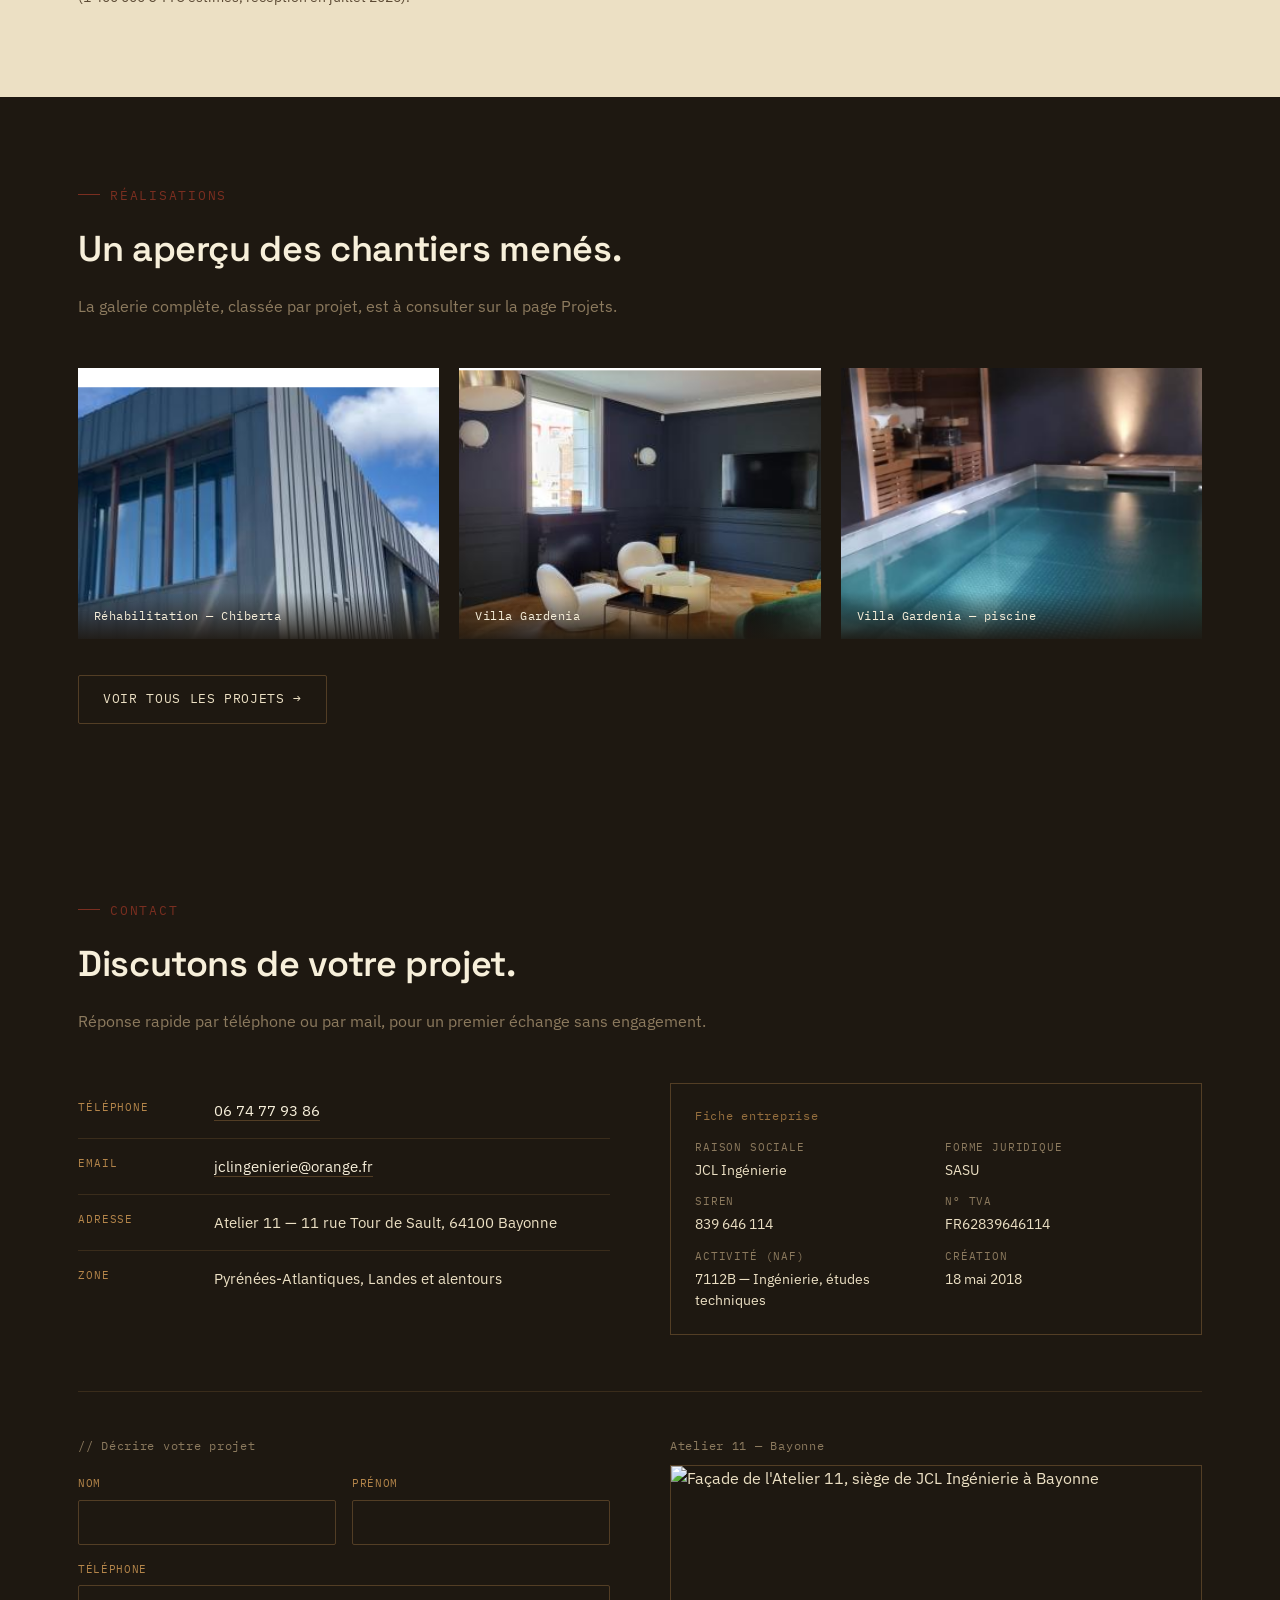
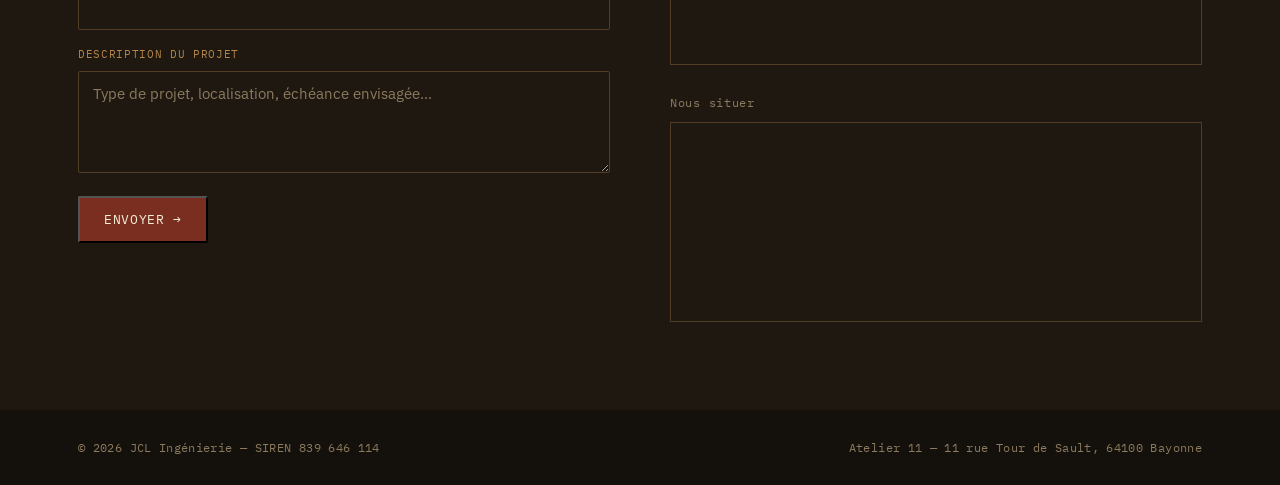
==== commit ca4e2fc5: "Mise a jour projets Ajour d'un niveau projet avant affichage des photos Libelé long pour le projet L" ====
--- a/index.html
+++ b/index.html
@@ -204,7 +204,16 @@
   overflow:hidden;
   padding:96px 0 70px;
 }
-.hero .blueprint-grid{ position:absolute; inset:0; opacity:0.55; }
+.hero-bg{ position:absolute; inset:0; z-index:0; display:flex; }
+.hero-bg-img{
+  flex:1; background-size:cover; background-position:center;
+  filter:grayscale(30%) brightness(0.5) contrast(1.05);
+}
+.hero-bg::after{
+  content:""; position:absolute; inset:0;
+  background:linear-gradient(180deg, rgba(30,24,17,0.72) 0%, rgba(30,24,17,0.88) 100%);
+}
+.hero .blueprint-grid{ position:absolute; inset:0; opacity:0.55; z-index:1; }
 .hero::after{
   content:"";
   position:absolute; inset:0;
@@ -424,6 +433,39 @@
 .legal-box dl{ display:grid; grid-template-columns:1fr 1fr; gap:12px 18px; margin:0; }
 .legal-box dt{ font-family:var(--mono); font-size:10.5px; letter-spacing:0.08em; text-transform:uppercase; color:var(--muted); }
 .legal-box dd{ margin:4px 0 0; font-size:13.5px; color:var(--paper); }
+
+/* ---------- formulaire de contact + visuel atelier ---------- */
+
+.contact-extra{
+  margin-top:56px; padding-top:44px; border-top:1px solid rgba(180,133,74,0.18);
+  display:grid; grid-template-columns:1fr 1fr; gap:60px;
+}
+.contact-form{ display:flex; flex-direction:column; gap:16px; }
+.contact-form .coord-stamp{ margin-bottom:4px; }
+.cf-row{ display:grid; grid-template-columns:1fr 1fr; gap:16px; }
+.cf-field label{
+  font-family:var(--mono); font-size:11px; letter-spacing:0.06em; text-transform:uppercase;
+  color:var(--line); display:block; margin-bottom:7px;
+}
+.cf-field input, .cf-field textarea{
+  width:100%; padding:12px 14px; background:transparent; border:1px solid var(--line-dim);
+  color:var(--paper); font-family:var(--body); font-size:14.5px; border-radius:var(--radius);
+  outline:none; box-sizing:border-box;
+}
+.cf-field textarea{ resize:vertical; }
+.cf-field input:focus, .cf-field textarea:focus{ border-color:var(--line); }
+.cf-field input::placeholder, .cf-field textarea::placeholder{ color:var(--muted); }
+
+.contact-visual{ display:flex; flex-direction:column; gap:28px; }
+.contact-visual .coord-stamp{ display:block; margin-bottom:10px; }
+.cv-photo{ width:100%; height:200px; object-fit:cover; object-position:top center; border:1px solid var(--line-dim); display:block; }
+.cv-map-wrap{ border:1px solid var(--line-dim); overflow:hidden; height:200px; }
+.cv-map{ width:100%; height:100%; border:0; display:block; }
+
+@media (max-width: 900px){
+  .contact-extra{ grid-template-columns:1fr; gap:40px; }
+  .cf-row{ grid-template-columns:1fr; }
+}
 
 /* ---------- footer ---------- */
 
@@ -636,6 +678,10 @@
 
 <!-- HERO -->
 <section class="hero">
+  <div class="hero-bg">
+    <div class="hero-bg-img" style="background-image:url('assets/img/hero-ossau.jpg')"></div>
+    <div class="hero-bg-img" style="background-image:url('assets/img/hero-vague.jpg')"></div>
+  </div>
   <div class="blueprint-grid"></div>
   <svg class="fort-mark" viewBox="0 0 400 400" aria-hidden="true">
     <polygon points="100,140 70,70 140,100 260,100 330,70 300,140 300,260 330,330 260,300 140,300 70,330 100,260" fill="none" style="stroke:var(--line)" stroke-width="2"/>
@@ -644,7 +690,7 @@
     <div class="hero-frame">
       <span class="hero-kicker">Assistance à maîtrise d'ouvrage &amp; maîtrise d'œuvre</span>
       <h1>Piloter vos travaux comme on lève un plan&nbsp;: <em>avec précision, du premier repère à la réception.</em></h1>
-      <p class="hero-lede">JCL Ingénierie coordonne vos projets de construction et de rénovation sur le Pays Basque — programmation, conception, consultation des entreprises et direction de l'exécution, sous un seul interlocuteur.</p>
+      <p class="hero-lede">Faisabilité, programmation, assistance à maîtrise d'ouvrage, maîtrise d'œuvre — conception et réalisation — et expertises&nbsp;: JCL Ingénierie est l'interlocuteur unique qui regroupe ces compétences, et sait faire appel, selon les besoins du projet, à des intervenants techniques complémentaires en soutien de son intervention.</p>
       <div class="hero-actions">
         <a href="projets.html" class="btn btn-primary">Voir les projets →</a>
         <a href="#contact" class="btn btn-ghost">Prendre contact</a>
@@ -653,8 +699,8 @@
     <div class="hero-meta">
       <div><div class="k">Basé à</div><div class="v">Bayonne, 64100</div></div>
       <div><div class="k">Activité</div><div class="v">Ingénierie, études techniques</div></div>
-      <div><div class="k">Statut</div><div class="v">SAS — depuis 2018</div></div>
-      <div><div class="k">Rayon d'action</div><div class="v">Pays Basque &amp; Landes</div></div>
+      <div><div class="k">Statut</div><div class="v">SASU — depuis mai 2018</div></div>
+      <div><div class="k">Rayon d'action</div><div class="v">Pyrénées-Atlantiques &amp; Landes</div></div>
     </div>
   </div>
   <div class="hero-contacts">
@@ -668,7 +714,7 @@
     </div>
     <div class="hc-item">
       <span class="hc-k">Adresse</span>
-      <span class="hc-v"><a href="https://www.google.com/maps/search/?api=1&query=11+rue+Tour+de+Sault+64100+Bayonne" target="_blank" rel="noopener">11 rue Tour de Sault<br>64100 Bayonne</a></span>
+      <span class="hc-v"><a href="https://www.google.com/maps/search/?api=1&query=11+rue+Tour+de+Sault+64100+Bayonne" target="_blank" rel="noopener">Atelier 11<br>11 rue Tour de Sault<br>64100 Bayonne</a></span>
     </div>
   </div>
 </section>
@@ -683,17 +729,21 @@
     <div class="about-grid">
       <div class="about-copy">
         <p><strong>JCL Ingénierie</strong> est dirigée par <strong>Jean-Christophe Lucbernet</strong>, ingénieur de formation en géodésie et métrologie terrestre. Cette culture de la mesure et du relevé de précision se retrouve dans la façon dont chaque projet est cadré, chiffré et suivi.</p>
-        <p>Sur un chantier, le rôle de JCL Ingénierie est avant tout celui d'un <strong>facilitateur</strong>&nbsp;: mettre le projet en place, en assurer la gestion au quotidien, et rester le référent technique qui fait le lien entre le maître d'ouvrage, les entreprises et les différents corps d'état — un véritable chef d'orchestre sur le projet.</p>
+        <p>De l'étude de site à la réalisation du chantier&nbsp;: une gestion engagée et rigoureuse du projet, une sensibilité et une humilité dans la gestion quotidienne pour en retirer la quintessence. Et, enfin, mettre l'homme au centre du projet, dans sa conception comme dans sa réalisation, pour une qualité optimale.</p>
+        <p>Dans le respect des objectifs de vie, environnementaux et financiers, au niveau des délais et en phase avec l'évolution de notre société et de notre planète.</p>
         <p>Qu'il s'agisse de la réhabilitation d'une villa, d'un équipement sportif ou d'un bâtiment public, l'approche reste la même&nbsp;: comprendre l'existant, cadrer le besoin avec précision, puis tenir le cap jusqu'à la livraison.</p>
+        <p>Fort de son passé en entreprises — MAS BTP, SPIE Batignolles — en tant qu'ingénieur de travaux, puis au sein du groupe SCIC Développement/Icade et de la SEM du Pays de l'Adour (la SEPA) en tant que directeur de projet sur des missions d'assistance à maîtrise d'ouvrage, Jean-Christophe Lucbernet a su acquérir une solide expérience et une réelle expertise dans la gestion de projets conséquents et complexes.</p>
         <p>Une rigueur qui doit beaucoup à Bayonne elle-même&nbsp;: une ville que Vauban a fortifiée au cordeau en 1680, et dont le port sur l'Adour tient tout entier au tracé d'un ingénieur, Louis de Foix, qui a détourné le fleuve jusqu'à son embouchure actuelle.</p>
+        <p>JCL Ingénierie est installée au sein de l'<strong>Atelier 11</strong> à Bayonne. L'atelier regroupe deux architectes et deux ingénieurs/maîtres d'œuvre indépendants, qui peuvent travailler en collaboration et en coopération sur des marchés publics ou privés — un mode de fonctionnement qui permet d'aborder la conception sous la forme d'une véritable collaboration.</p>
       </div>
       <div class="role-card">
         <span class="coord-stamp">// CE QUE COUVRE LA MISSION</span>
         <ul>
           <li><span class="tag">01</span> Cadrage du besoin et du budget avec le maître d'ouvrage</li>
-          <li><span class="tag">02</span> Interface technique entre client, architectes et entreprises</li>
-          <li><span class="tag">03</span> Suivi de chantier et gestion des délais</li>
-          <li><span class="tag">04</span> Contrôle qualité et conformité à la réception</li>
+          <li><span class="tag">02</span> Conception du projet dans le respect d'objectifs définis, pour apporter une réponse spécifique et adaptée</li>
+          <li><span class="tag">03</span> Interface technique entre client, architectes et entreprises</li>
+          <li><span class="tag">04</span> Suivi de chantier, gestion des délais et gestion financière</li>
+          <li><span class="tag">05</span> Contrôle qualité et conformité à la réception</li>
         </ul>
       </div>
     </div>
@@ -714,12 +764,12 @@
       <div class="domain-card">
         <span class="num">MOE</span>
         <h3>Maîtrise d'œuvre</h3>
-        <p>Conception technique, coordination des corps d'état et suivi de la bonne exécution des travaux.</p>
+        <p>Conception technique, coordination des corps d'état et suivi de la bonne exécution des travaux, jusqu'à la réception.</p>
       </div>
       <div class="domain-card">
         <span class="num">AMOA</span>
         <h3>Assistance à maîtrise d'ouvrage</h3>
-        <p>Représentation et conseil auprès du client tout au long du projet, de l'idée initiale à la livraison.</p>
+        <p>Représentation et conseil auprès du client tout au long du projet, de l'idée initiale à la livraison. Agit pour le compte et pour défendre les intérêts du maître d'ouvrage.</p>
       </div>
       <div class="domain-card">
         <span class="num">EXE</span>
@@ -729,7 +779,7 @@
       <div class="domain-card">
         <span class="num">PGM</span>
         <h3>Programmation</h3>
-        <p>Définition des besoins, des contraintes et du cahier des charges avant le lancement d'un projet.</p>
+        <p>Définition des besoins, des contraintes et du cahier des charges avant le lancement d'un projet, sur toutes typologies&nbsp;: maisons individuelles, copropriétés, hospitalier, médico-social, tertiaire et équipements.</p>
       </div>
       <div class="domain-card">
         <span class="num">EXP</span>
@@ -765,7 +815,7 @@
         <div class="process-num">02 — Conception</div>
         <div class="process-body">
           <h3>Dessiner la solution</h3>
-          <p>Traduction du programme en solutions techniques, en lien avec les architectes et bureaux d'études.</p>
+          <p>Traduction du programme en solutions techniques et architecturales, en lien avec les architectes et bureaux d'études.</p>
         </div>
       </div>
       <div class="process-item">
@@ -797,14 +847,15 @@
 <section id="references">
   <div class="wrap">
     <div class="section-head">
-      <span class="eyebrow">Références</span>
-      <h2>Des projets résidentiels aux équipements sportifs.</h2>
+      <span class="eyebrow">Références des projets</span>
+      <h2>Des projets privés et en marchés publics.</h2>
+      <p>Du résidentiel aux équipements sportifs, en passant par les bâtiments publics.</p>
     </div>
     <div class="refs-strip">
       <div class="ref-card">
-        <span class="coord-stamp">Résidentiel — Chiberta</span>
-        <h3>Réhabilitation d'une villa</h3>
-        <p>Plus de 700 000 € de travaux menés en 6 mois&nbsp;: isolation, couverture et toiture aluminium, solaire thermique, ventilation, chauffage, électricité, plâtrerie et peinture.</p>
+        <span class="coord-stamp">Résidentiel — Chiberta, Anglet</span>
+        <h3>Réhabilitation d'une maison, en deux tranches</h3>
+        <p>Tranche 1&nbsp;: façades et murs en aluminium, reprise complète de la VMC, de la climatisation et de la chaufferie (580 000 € TTC, réceptionnée en juin 2025). Tranche 2&nbsp;: terrasse et salon, démolition-reconstruction de la zone dégradée et embellissement des extérieurs (1 400 000 € TTC estimés, réception en juillet 2026).</p>
       </div>
       <div class="ref-card">
         <span class="coord-stamp">Équipement sportif</span>
@@ -860,14 +911,14 @@
       <ul class="contact-list">
         <li><span class="k">Téléphone</span><span class="v"><a href="tel:+33674779386">06 74 77 93 86</a></span></li>
         <li><span class="k">Email</span><span class="v"><a href="mailto:jclingenierie@orange.fr">jclingenierie@orange.fr</a></span></li>
-        <li><span class="k">Adresse</span><span class="v">11 rue Tour de Sault, 64100 Bayonne</span></li>
-        <li><span class="k">Zone</span><span class="v">Pays Basque, Landes et alentours</span></li>
+        <li><span class="k">Adresse</span><span class="v">Atelier 11 — 11 rue Tour de Sault, 64100 Bayonne</span></li>
+        <li><span class="k">Zone</span><span class="v">Pyrénées-Atlantiques, Landes et alentours</span></li>
       </ul>
       <div class="legal-box">
         <span class="coord-stamp">Fiche entreprise</span>
         <dl>
           <div><dt>Raison sociale</dt><dd>JCL Ingénierie</dd></div>
-          <div><dt>Forme juridique</dt><dd>SAS</dd></div>
+          <div><dt>Forme juridique</dt><dd>SASU</dd></div>
           <div><dt>SIREN</dt><dd>839 646 114</dd></div>
           <div><dt>N° TVA</dt><dd>FR62839646114</dd></div>
           <div><dt>Activité (NAF)</dt><dd>7112B — Ingénierie, études techniques</dd></div>
@@ -875,18 +926,77 @@
         </dl>
       </div>
     </div>
+
+    <div class="contact-extra">
+      <form class="contact-form" onsubmit="return sendContactMail(event)">
+        <span class="coord-stamp">// Décrire votre projet</span>
+        <div class="cf-row">
+          <div class="cf-field">
+            <label for="cf-nom">Nom</label>
+            <input type="text" id="cf-nom" name="nom" required>
+          </div>
+          <div class="cf-field">
+            <label for="cf-prenom">Prénom</label>
+            <input type="text" id="cf-prenom" name="prenom" required>
+          </div>
+        </div>
+        <div class="cf-field">
+          <label for="cf-tel">Téléphone</label>
+          <input type="tel" id="cf-tel" name="telephone">
+        </div>
+        <div class="cf-field">
+          <label for="cf-desc">Description du projet</label>
+          <textarea id="cf-desc" name="description" rows="4" required placeholder="Type de projet, localisation, échéance envisagée…"></textarea>
+        </div>
+        <button type="submit" class="btn btn-primary" style="align-self:flex-start;">Envoyer →</button>
+      </form>
+
+      <div class="contact-visual">
+        <div>
+          <span class="coord-stamp">Atelier 11 — Bayonne</span>
+          <img src="assets/img/atelier11.jpg" alt="Façade de l'Atelier 11, siège de JCL Ingénierie à Bayonne" class="cv-photo">
+        </div>
+        <div>
+          <span class="coord-stamp">Nous situer</span>
+          <div class="cv-map-wrap">
+            <iframe class="cv-map" src="https://www.google.com/maps?q=11+rue+Tour+de+Sault,+64100+Bayonne&output=embed" loading="lazy" referrerpolicy="no-referrer-when-downgrade" title="Localisation de JCL Ingénierie, 11 rue Tour de Sault, Bayonne"></iframe>
+          </div>
+        </div>
+      </div>
+    </div>
   </div>
 </section>
 
 <footer class="site-footer">
   <div class="wrap footer-row">
     <span>© 2026 JCL Ingénierie — SIREN 839 646 114</span>
-    <span>11 rue Tour de Sault, 64100 Bayonne</span>
+    <span>Atelier 11 — 11 rue Tour de Sault, 64100 Bayonne</span>
   </div>
 </footer>
 
 <script>
 // JCL Ingénierie — comportements partagés
+
+function sendContactMail(e) {
+  e.preventDefault();
+  const nom = document.getElementById('cf-nom').value.trim();
+  const prenom = document.getElementById('cf-prenom').value.trim();
+  const tel = document.getElementById('cf-tel').value.trim();
+  const desc = document.getElementById('cf-desc').value.trim();
+  const subject = encodeURIComponent(`Demande de contact — ${prenom} ${nom}`.trim());
+  const bodyLines = [
+    `Nom : ${nom}`,
+    `Prénom : ${prenom}`,
+    tel ? `Téléphone : ${tel}` : null,
+    '',
+    'Description du projet :',
+    desc,
+  ].filter(l => l !== null);
+  const body = encodeURIComponent(bodyLines.join('\n'));
+  window.location.href = `mailto:jclingenierie@orange.fr?subject=${subject}&body=${body}`;
+  return false;
+}
+
 document.addEventListener('DOMContentLoaded', () => {
 
   /* ---- nav mobile ---- */
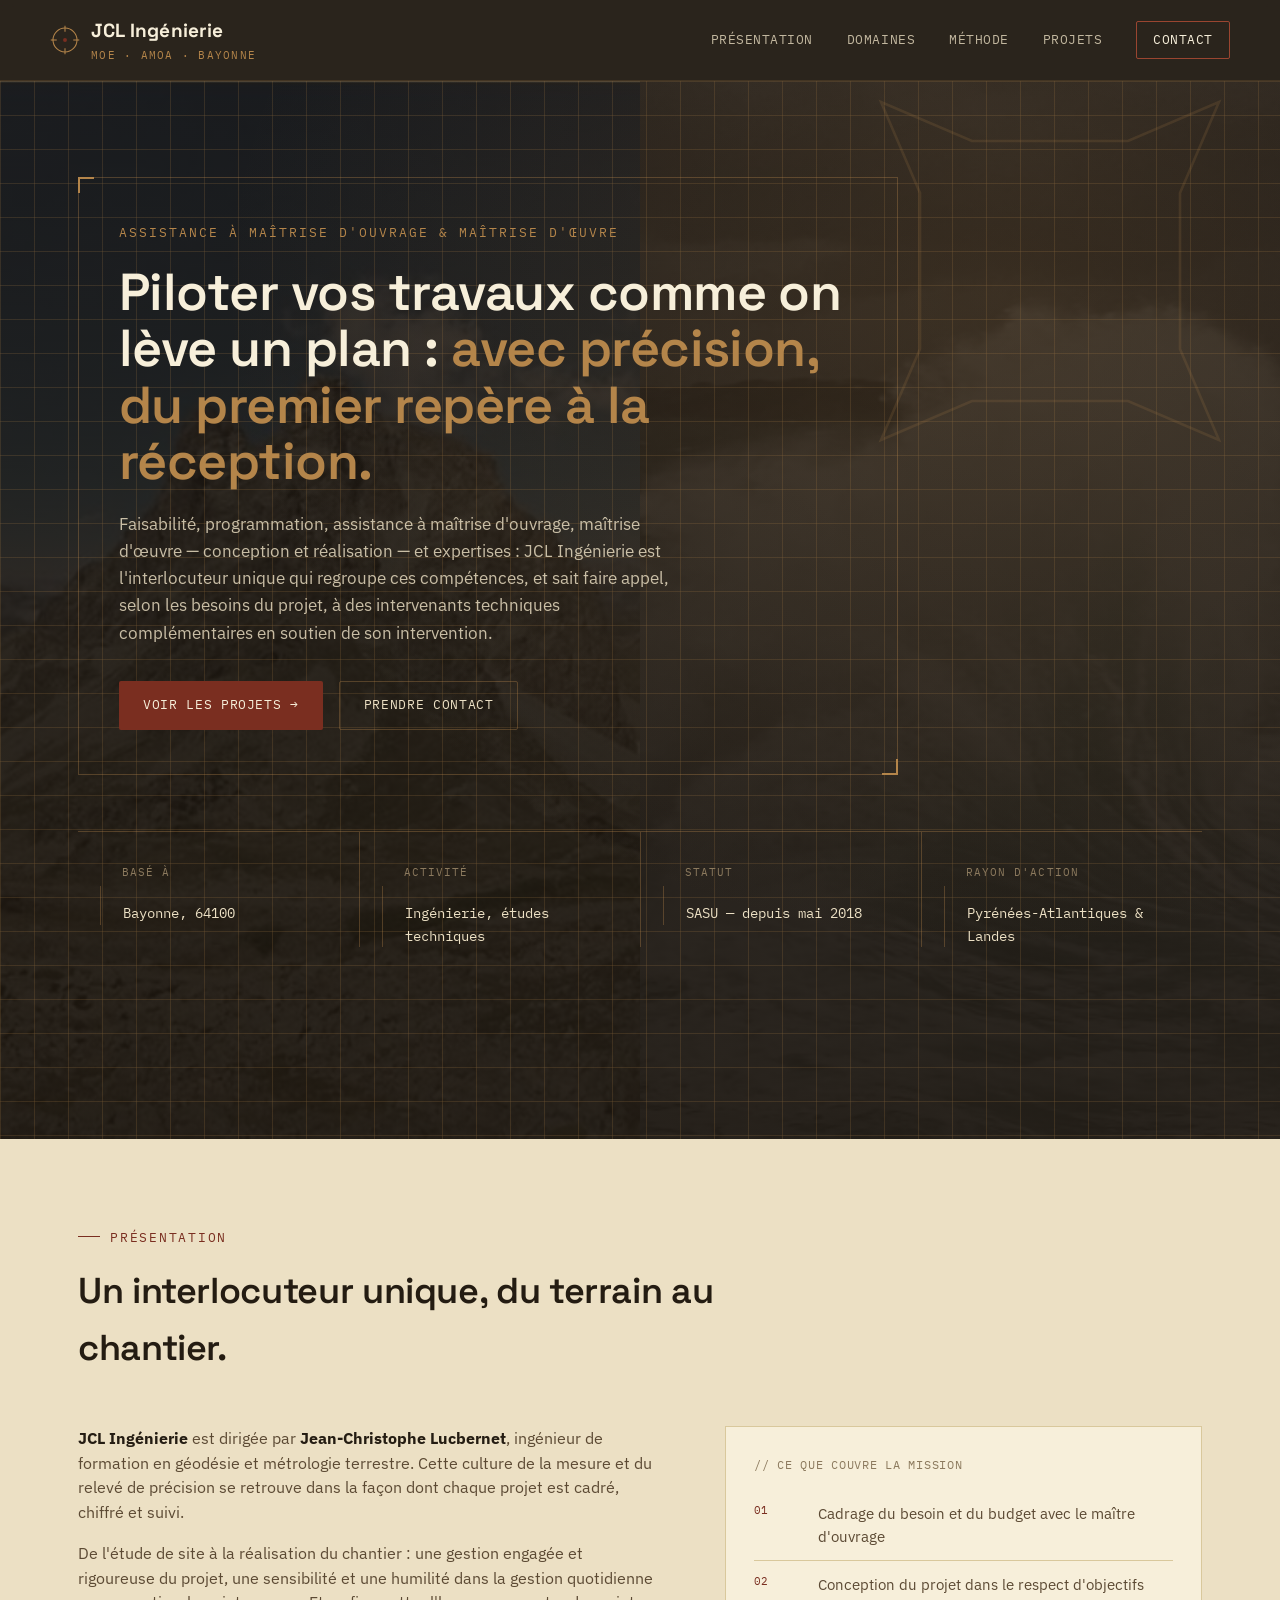
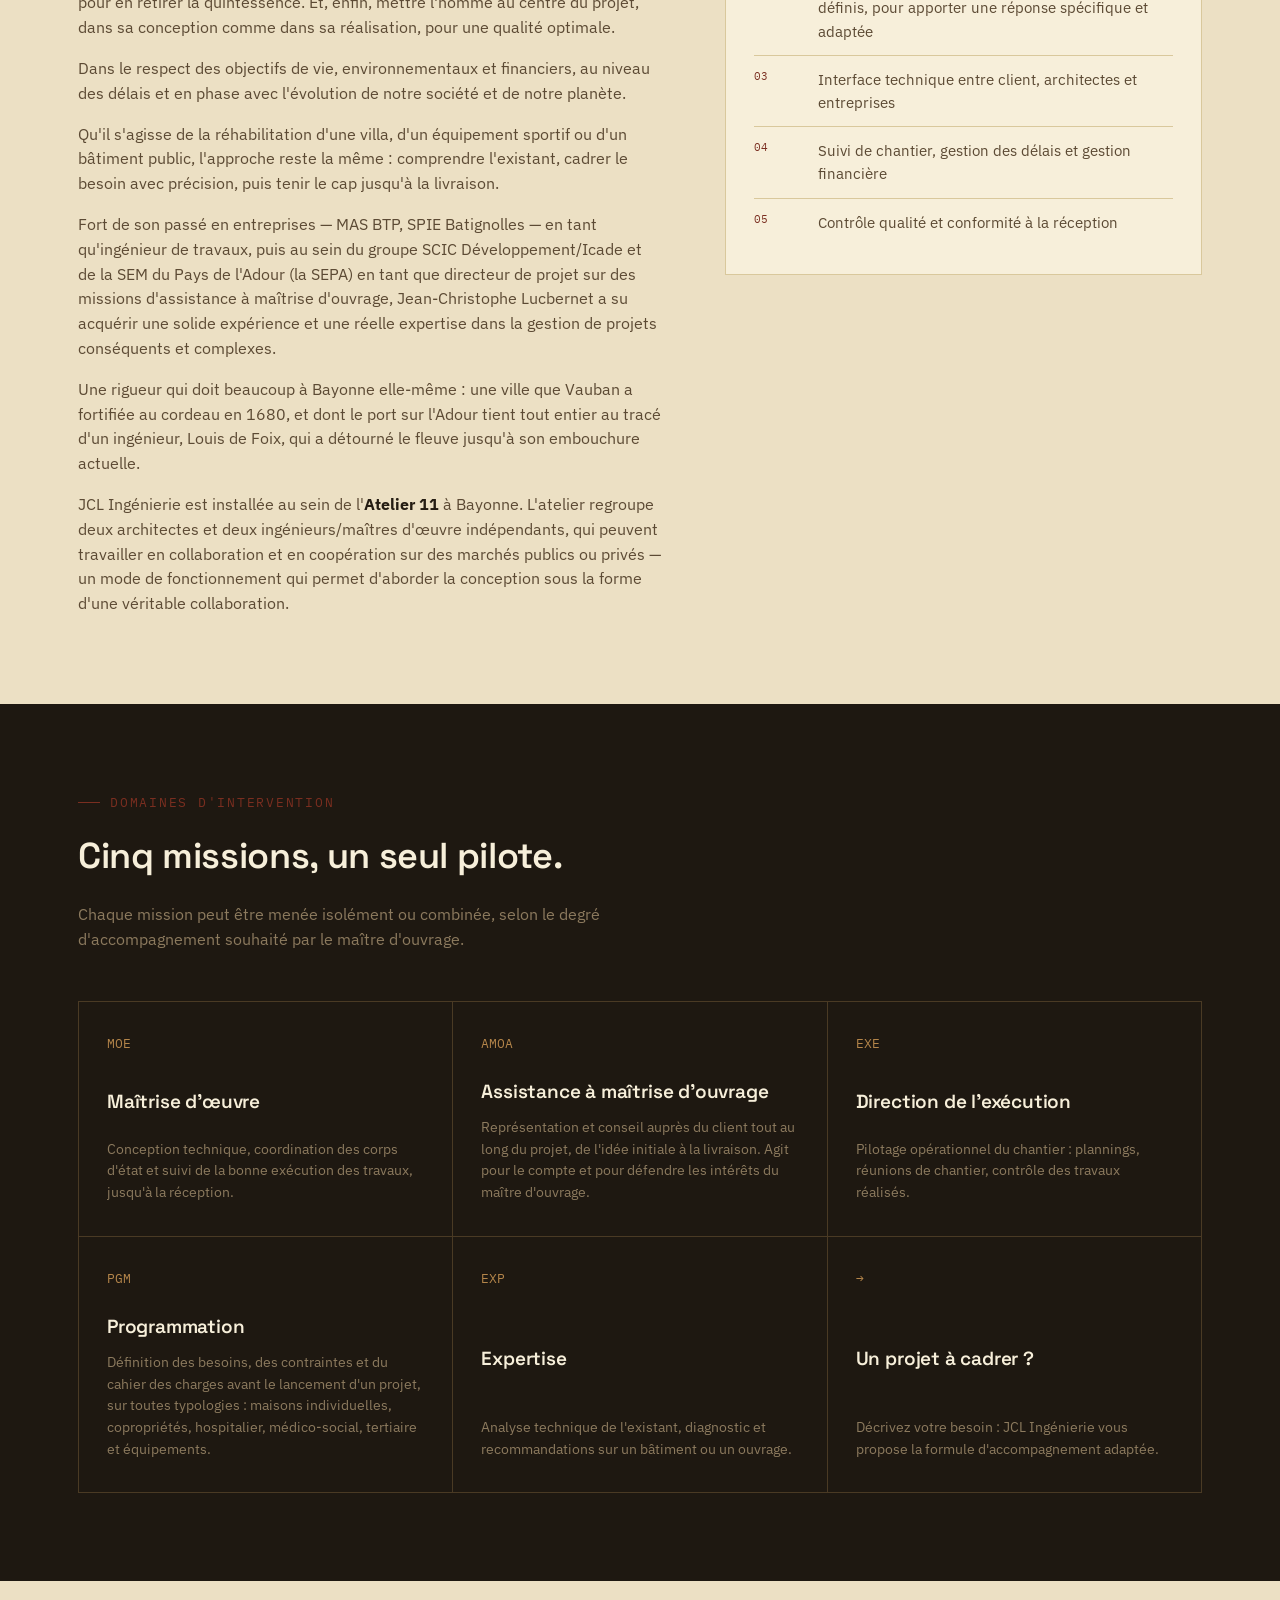
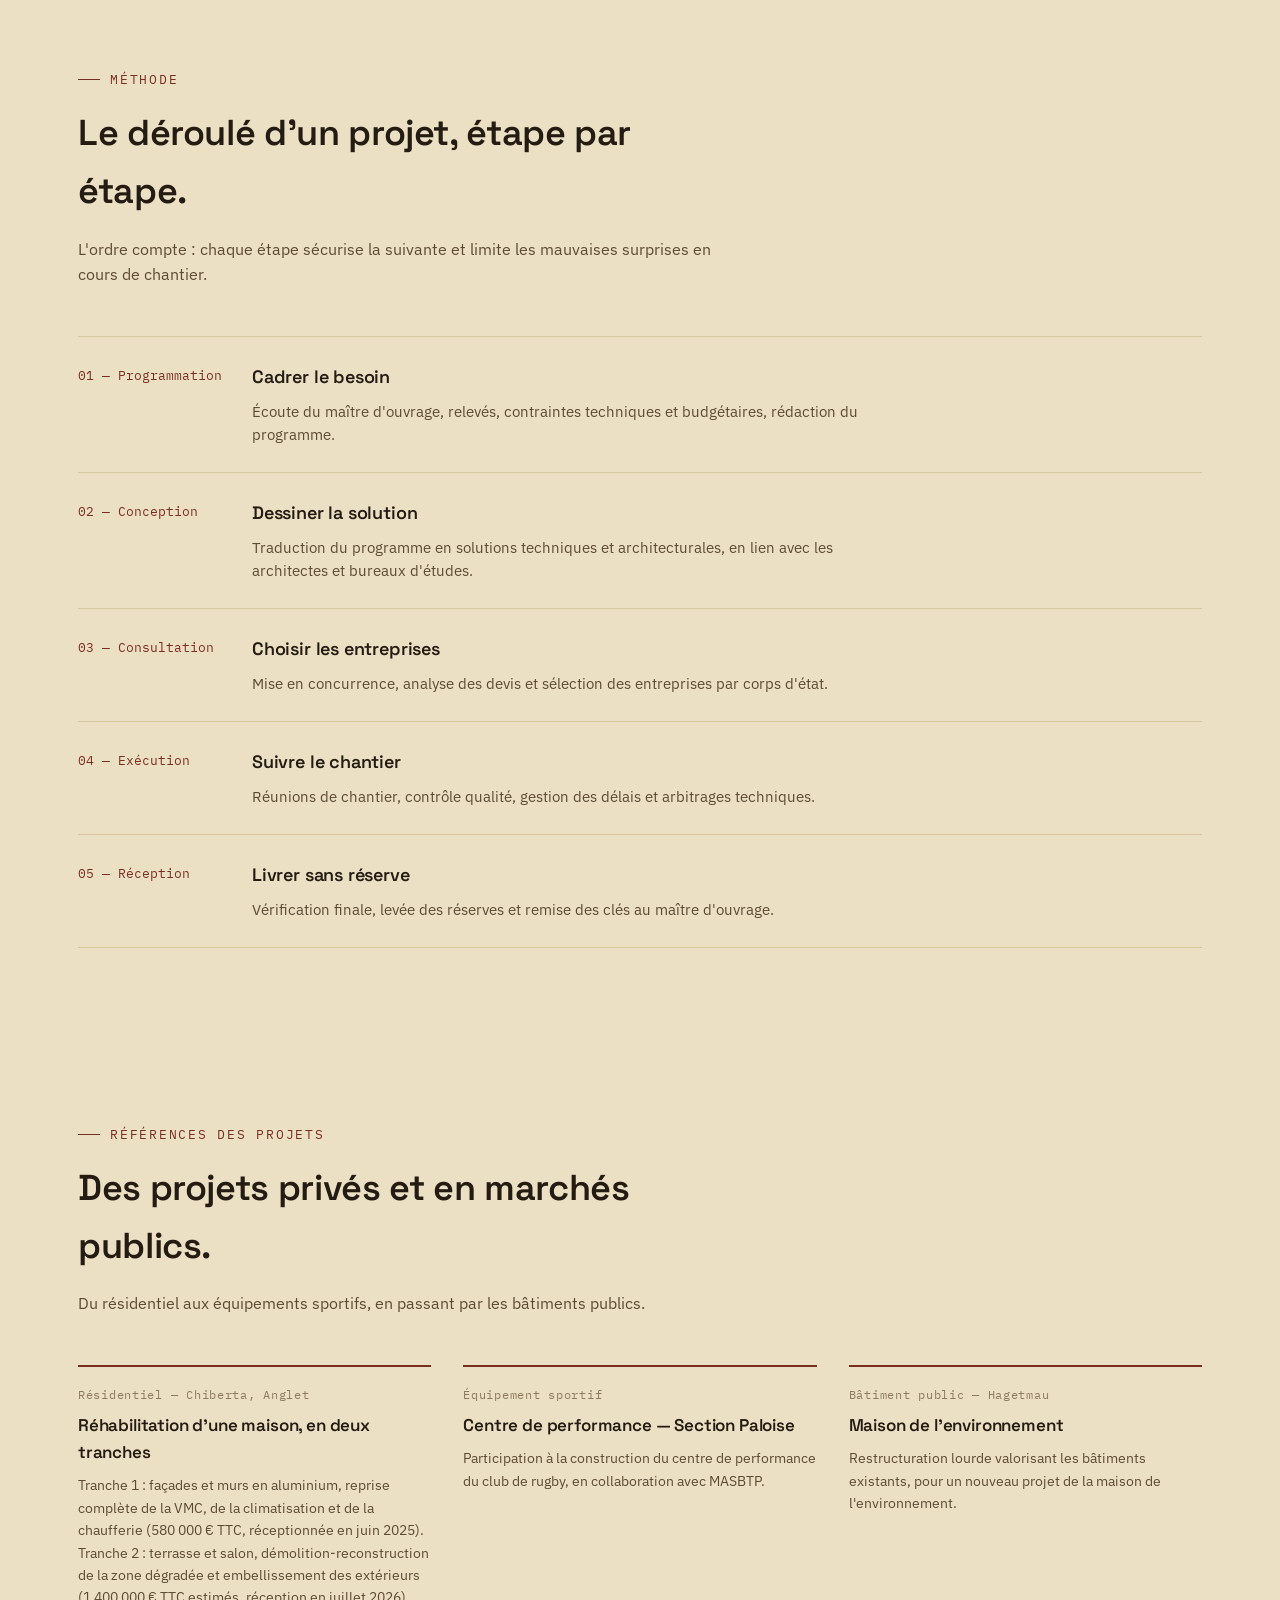
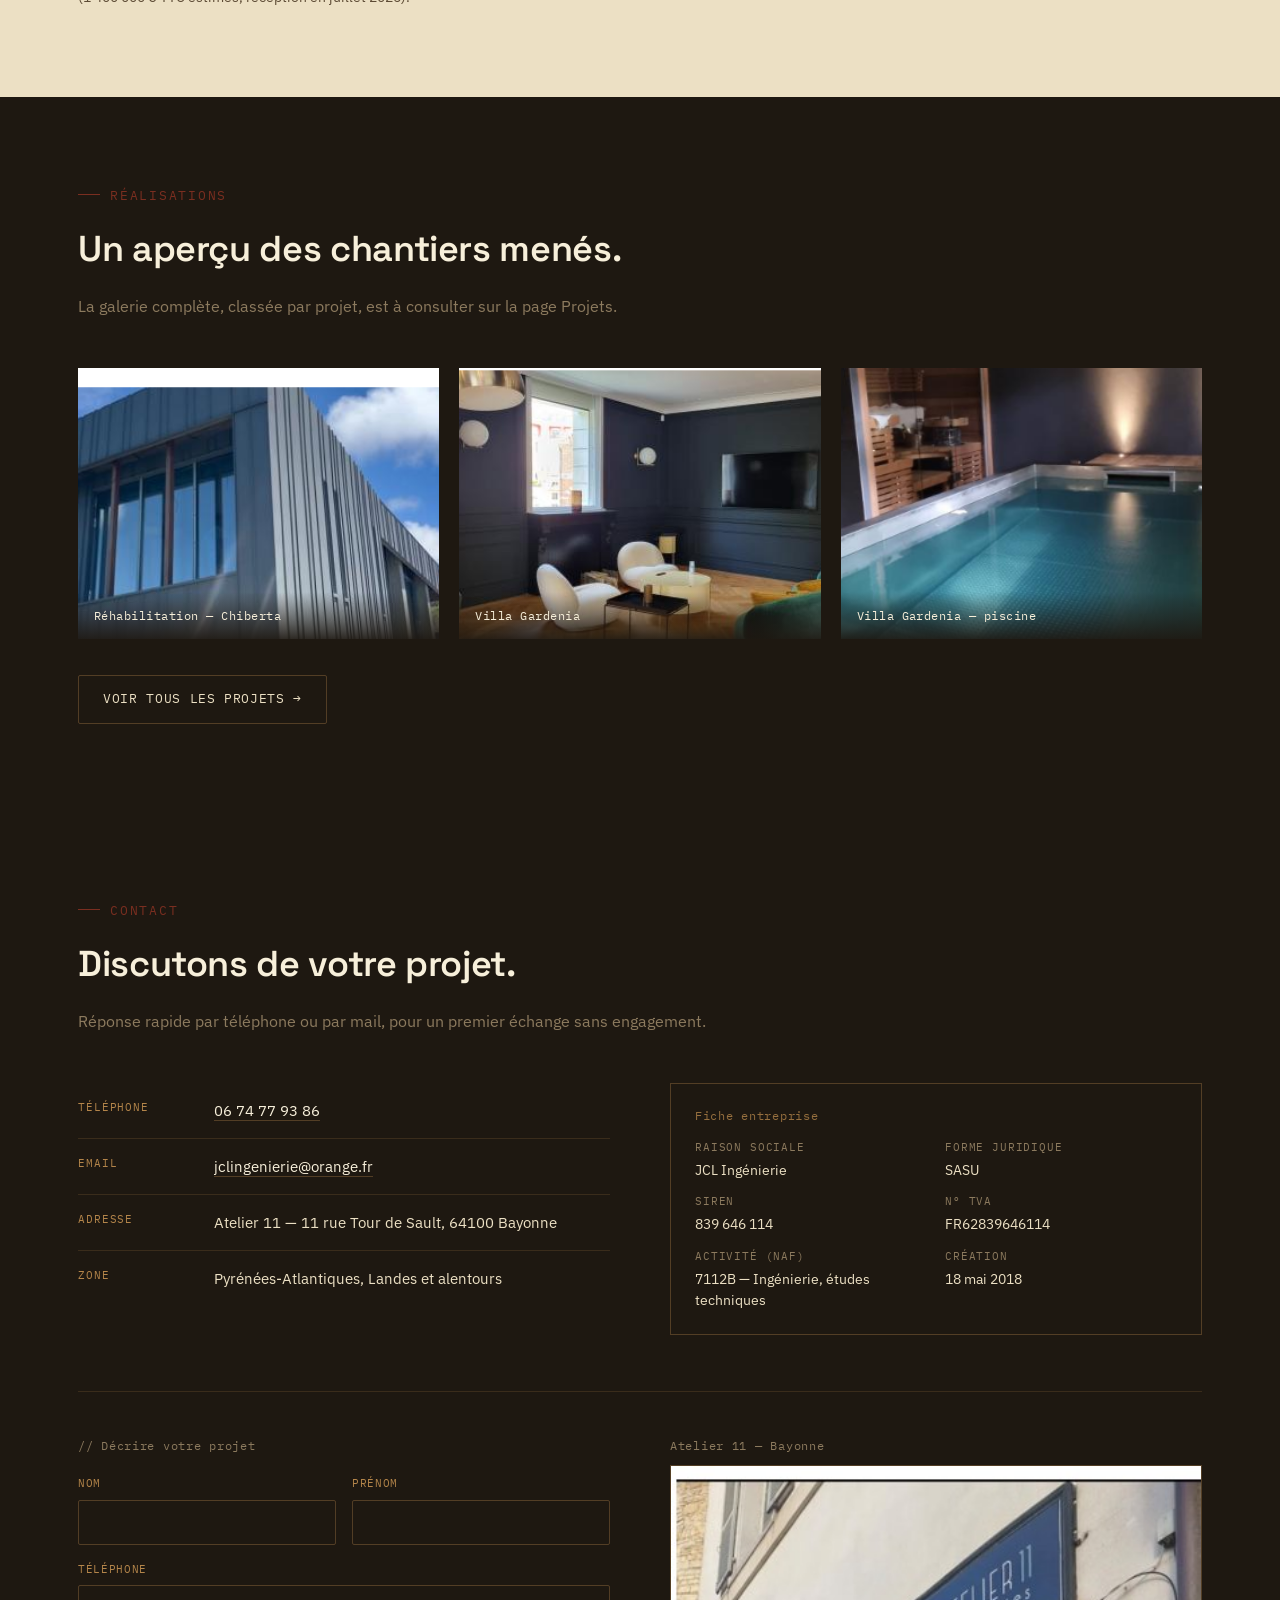
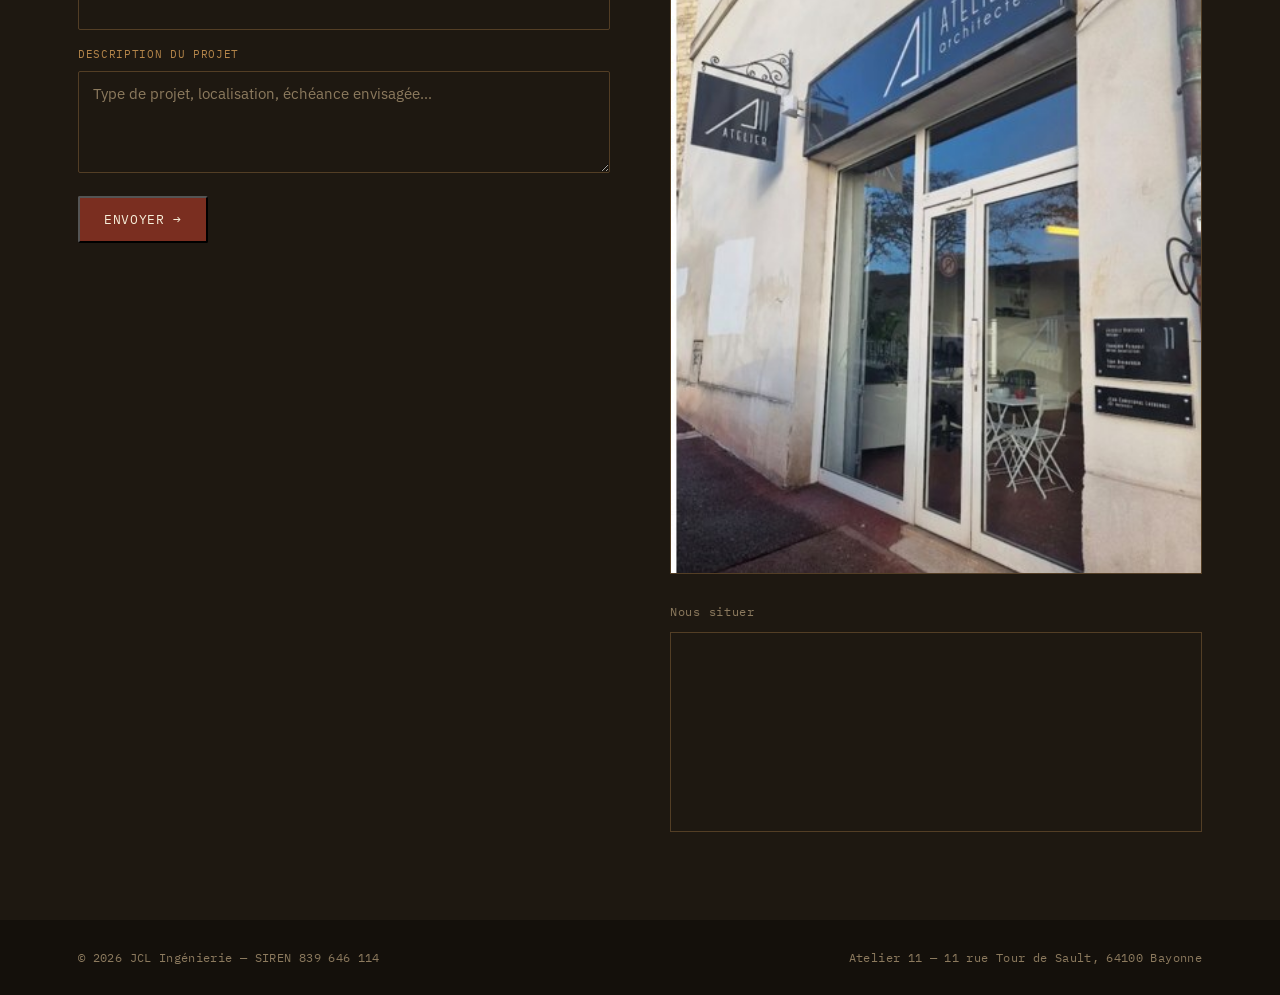
==== commit 66a4158e: "correctif" ====
--- a/index.html
+++ b/index.html
@@ -458,7 +458,7 @@
 
 .contact-visual{ display:flex; flex-direction:column; gap:28px; }
 .contact-visual .coord-stamp{ display:block; margin-bottom:10px; }
-.cv-photo{ width:100%; height:200px; object-fit:cover; object-position:top center; border:1px solid var(--line-dim); display:block; }
+.cv-photo{ width:100%; aspect-ratio:3/4; height:auto; object-fit:cover; object-position:top center; border:1px solid var(--line-dim); display:block; }
 .cv-map-wrap{ border:1px solid var(--line-dim); overflow:hidden; height:200px; }
 .cv-map{ width:100%; height:100%; border:0; display:block; }
 
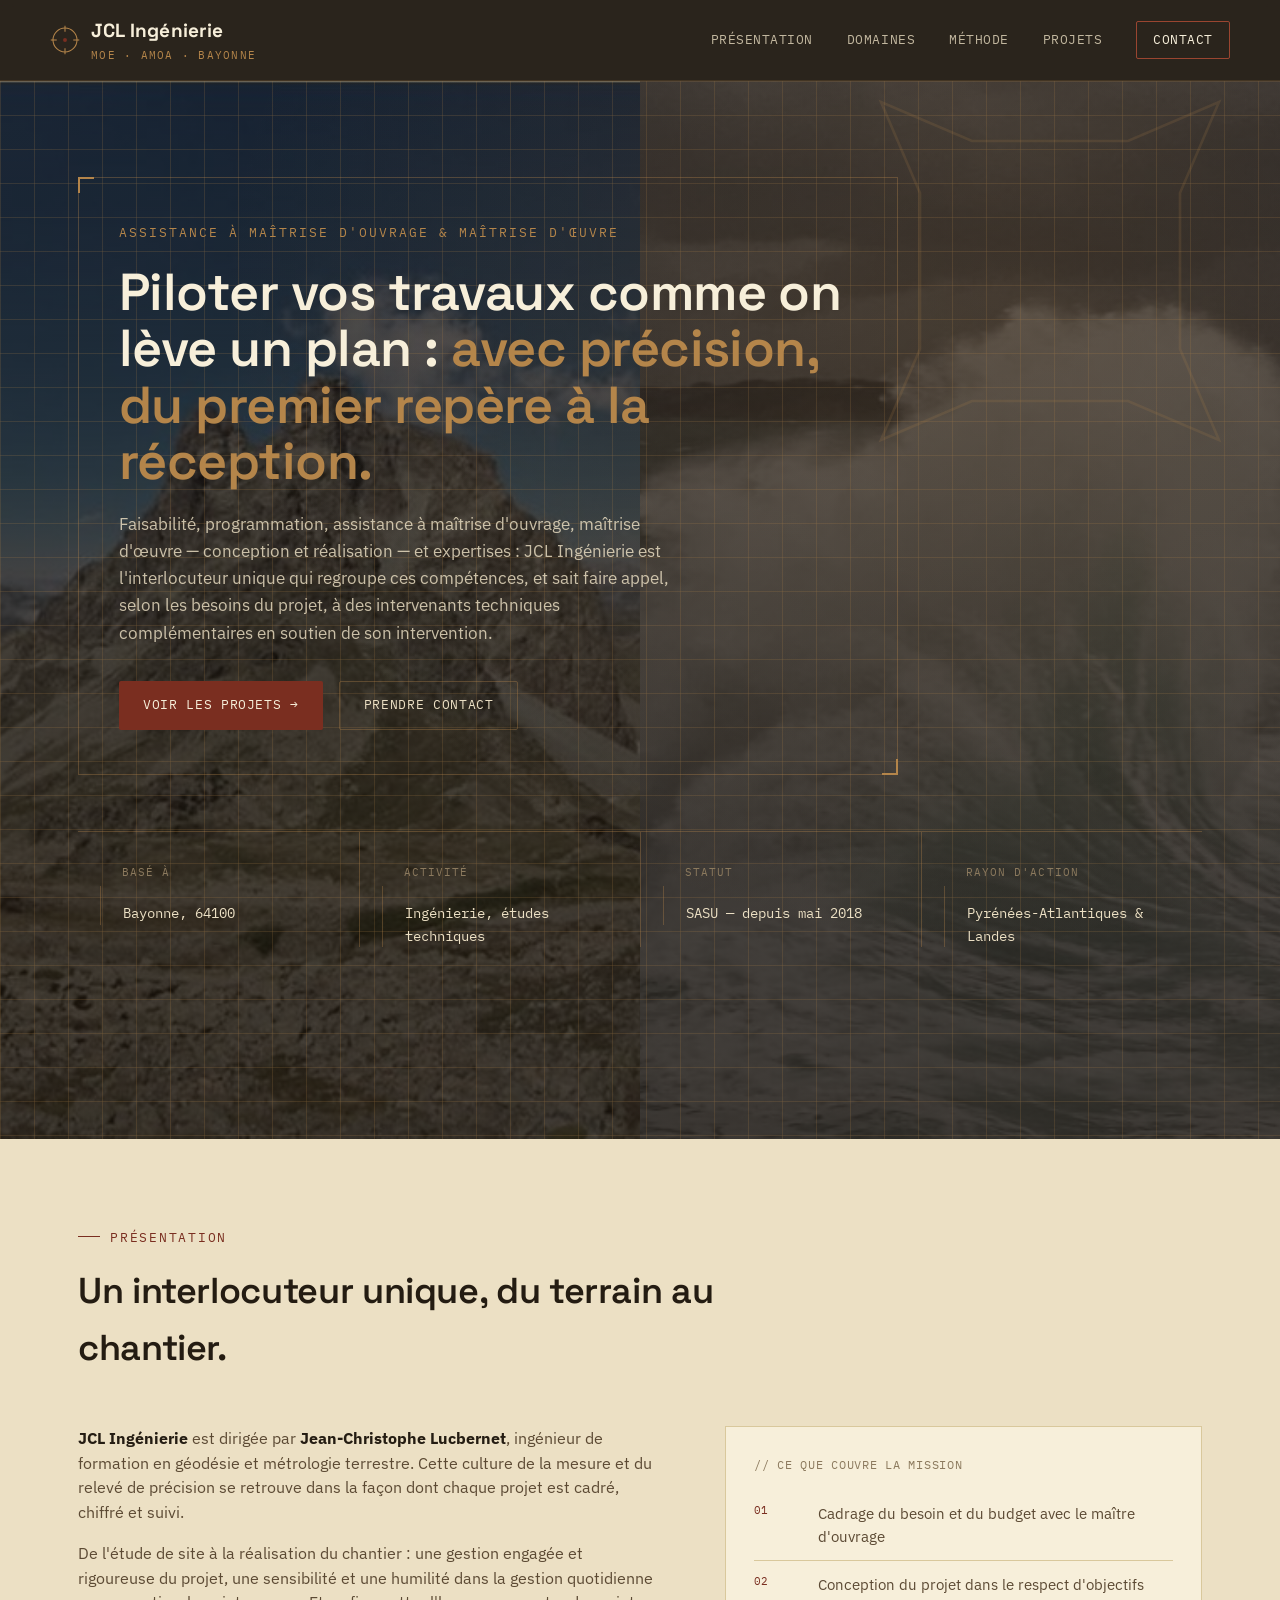
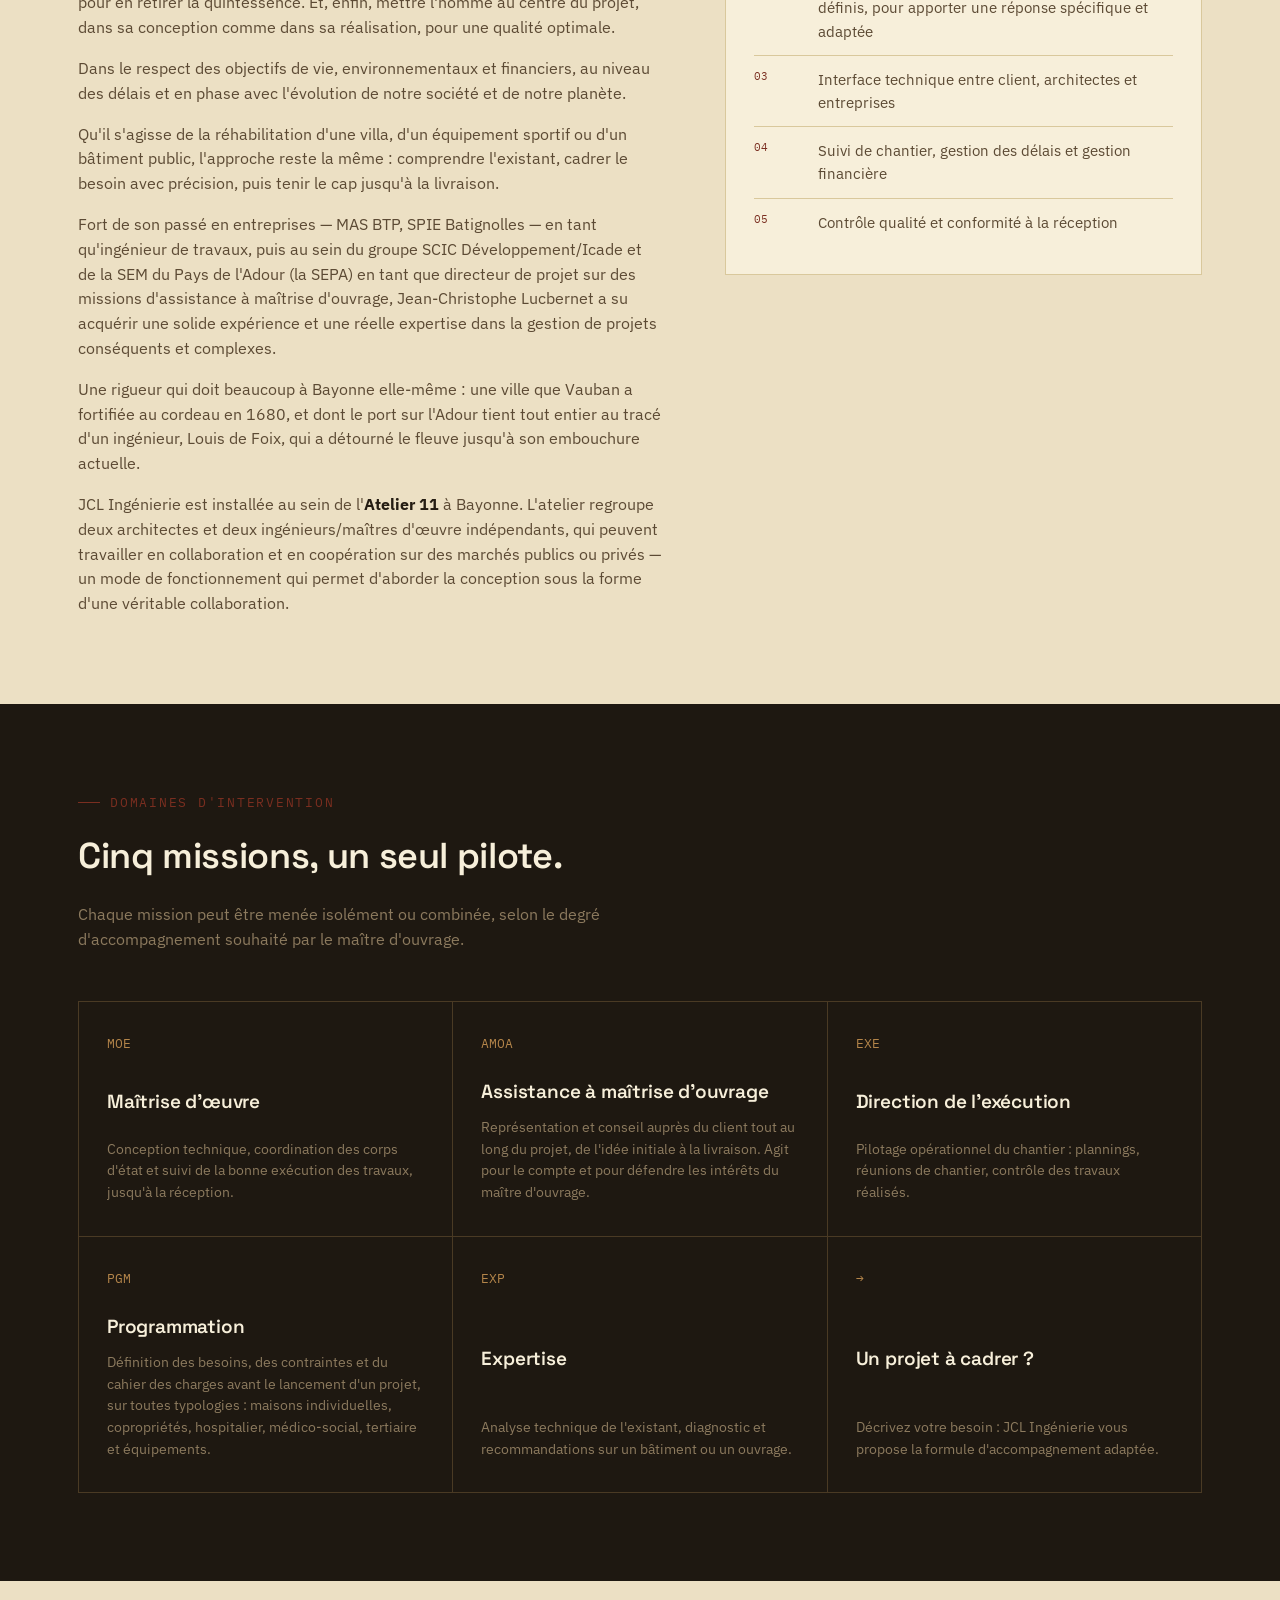
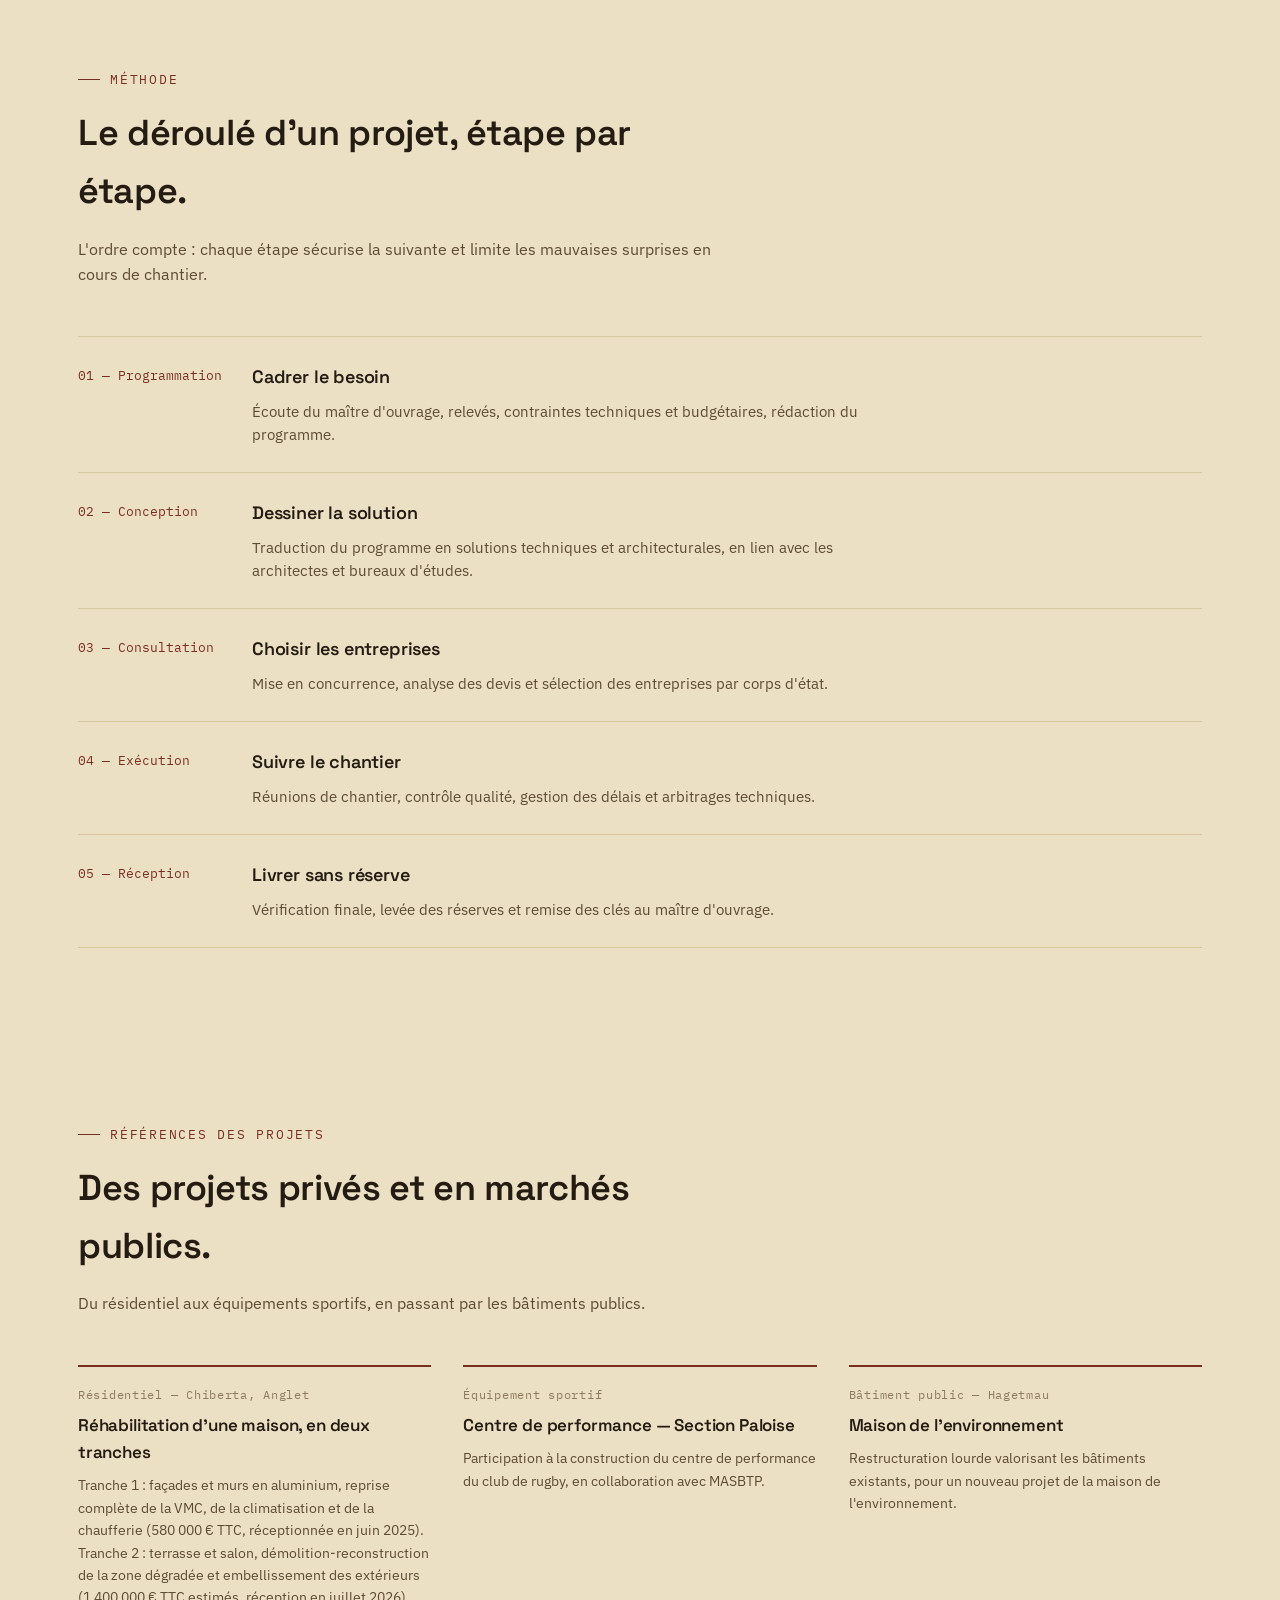
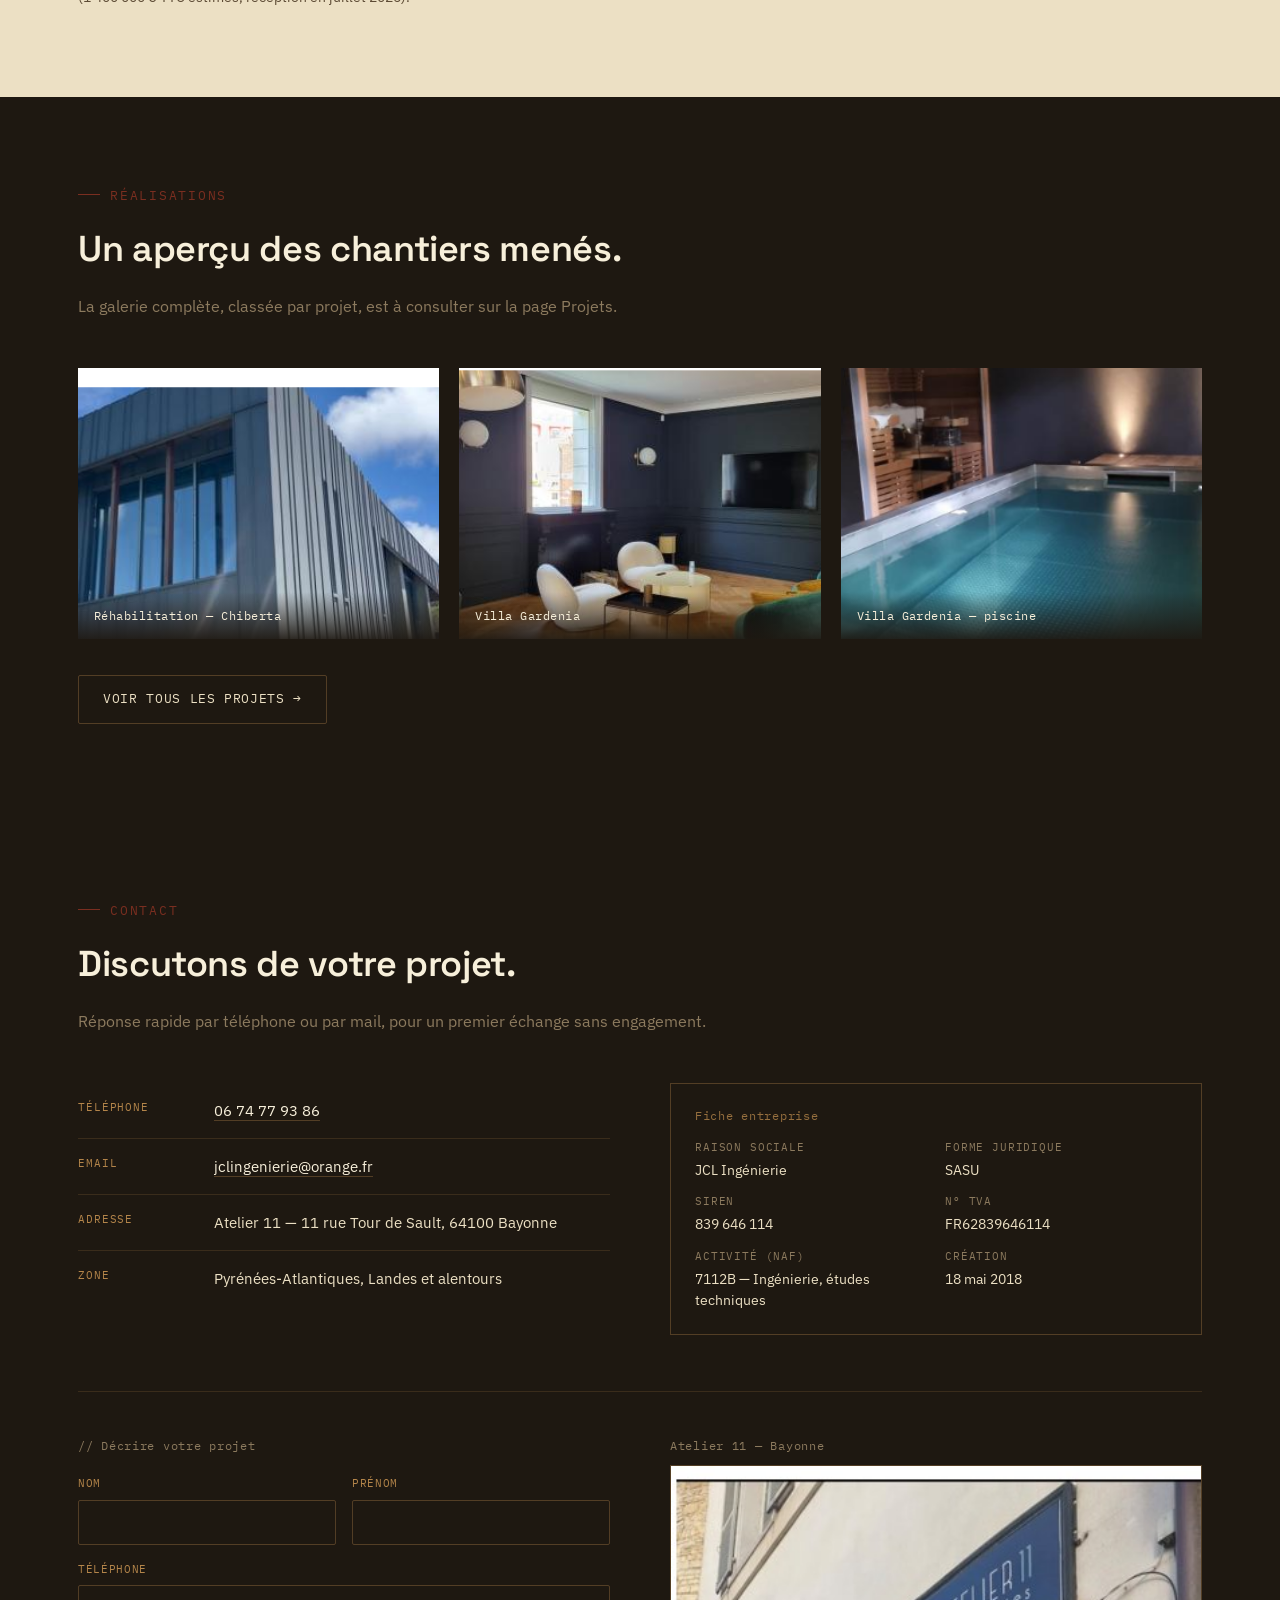
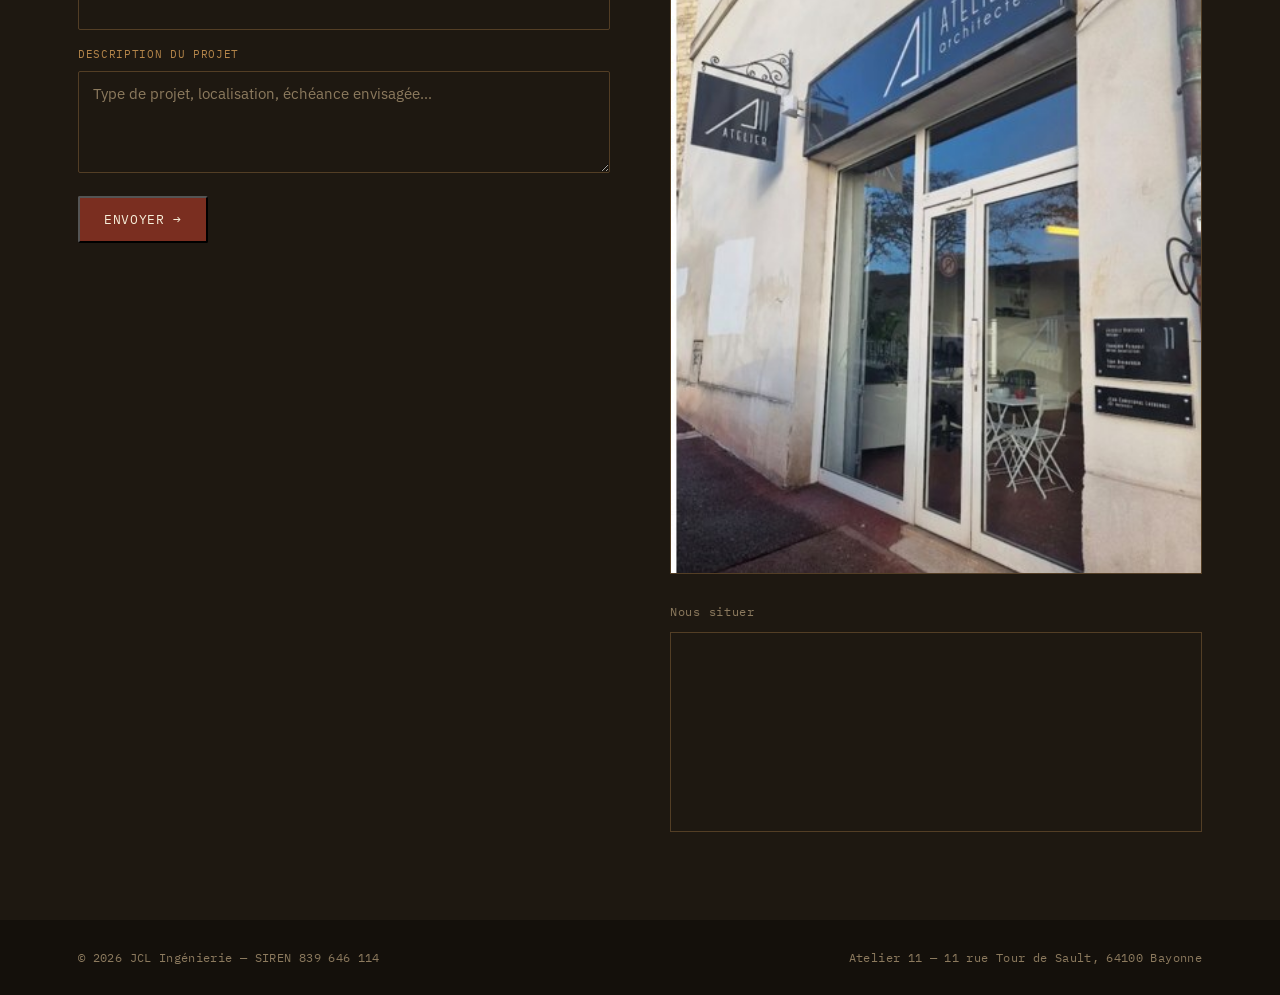
==== commit 7a1153b6: "V3" ====
--- a/index.html
+++ b/index.html
@@ -207,11 +207,11 @@
 .hero-bg{ position:absolute; inset:0; z-index:0; display:flex; }
 .hero-bg-img{
   flex:1; background-size:cover; background-position:center;
-  filter:grayscale(30%) brightness(0.5) contrast(1.05);
+  filter:grayscale(25%) brightness(0.62) contrast(1.05);
 }
 .hero-bg::after{
   content:""; position:absolute; inset:0;
-  background:linear-gradient(180deg, rgba(30,24,17,0.72) 0%, rgba(30,24,17,0.88) 100%);
+  background:linear-gradient(180deg, rgba(30,24,17,0.5) 0%, rgba(30,24,17,0.7) 100%);
 }
 .hero .blueprint-grid{ position:absolute; inset:0; opacity:0.55; z-index:1; }
 .hero::after{
